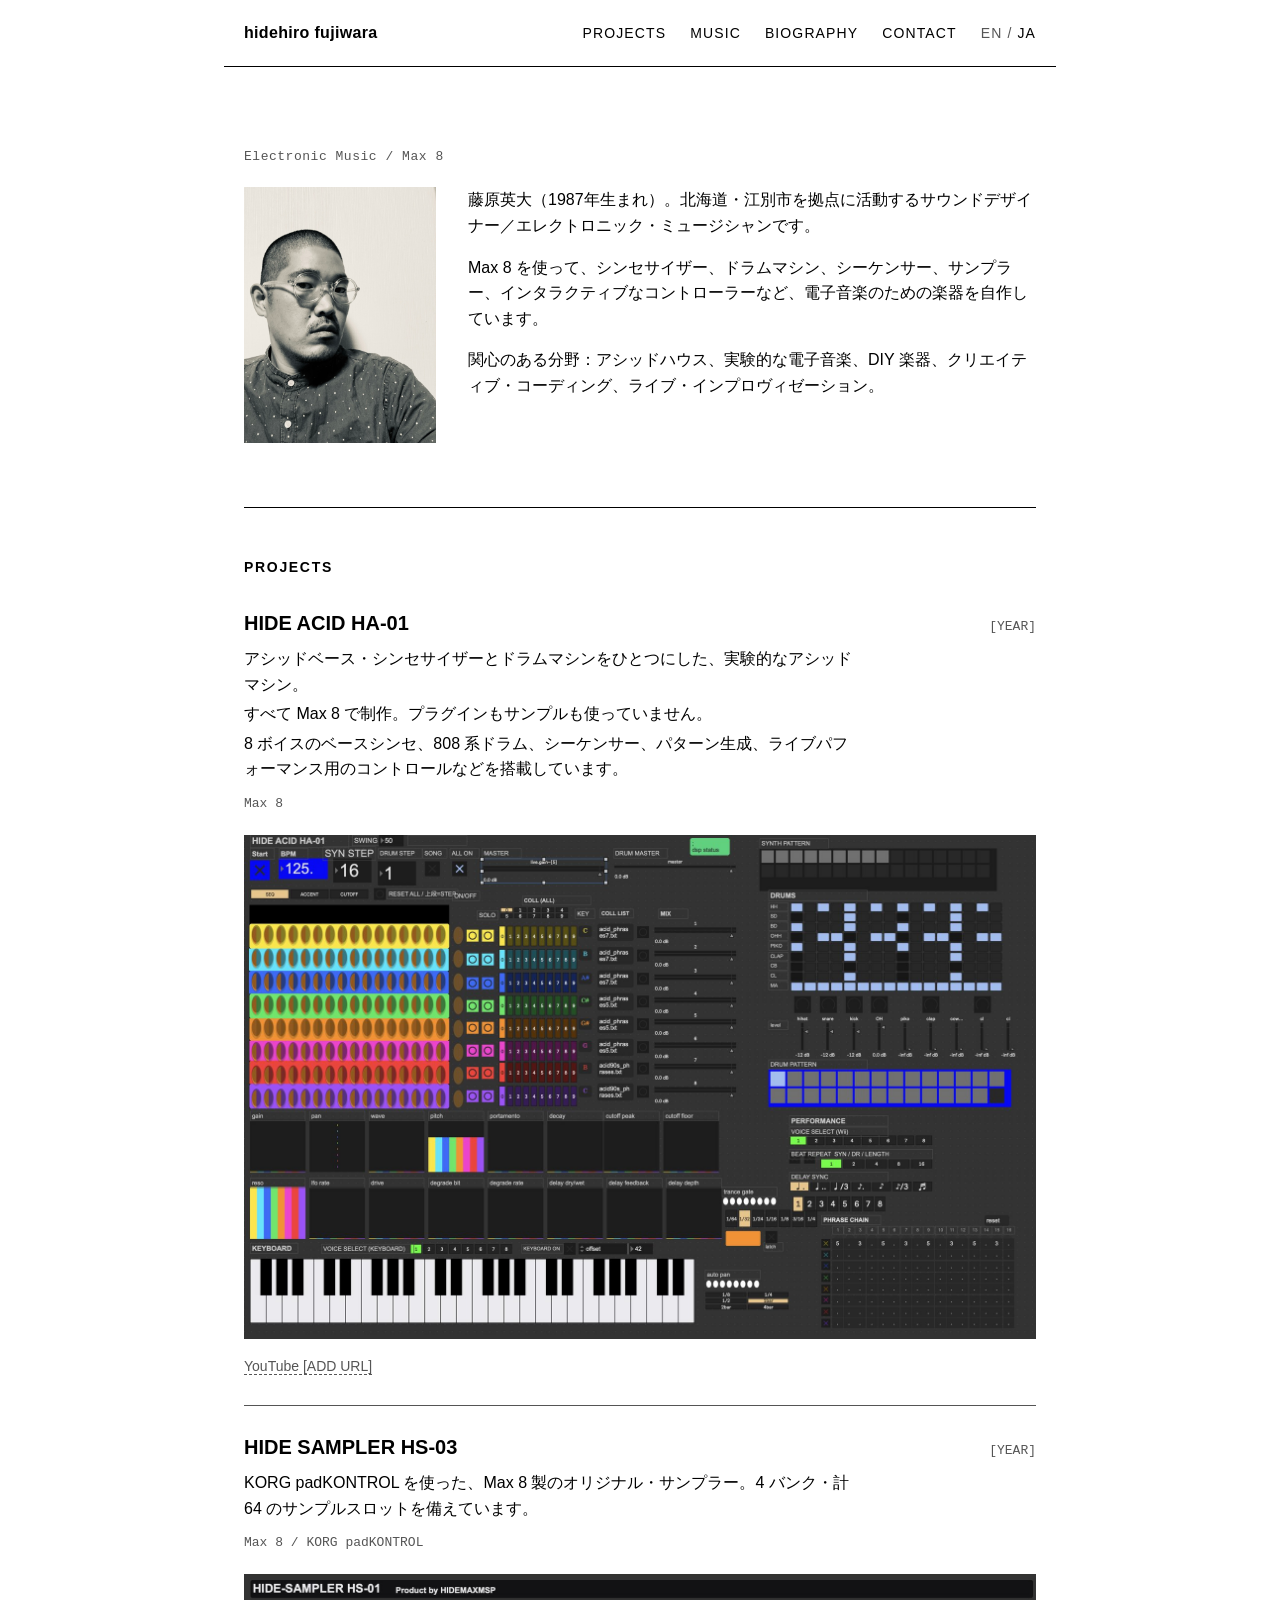
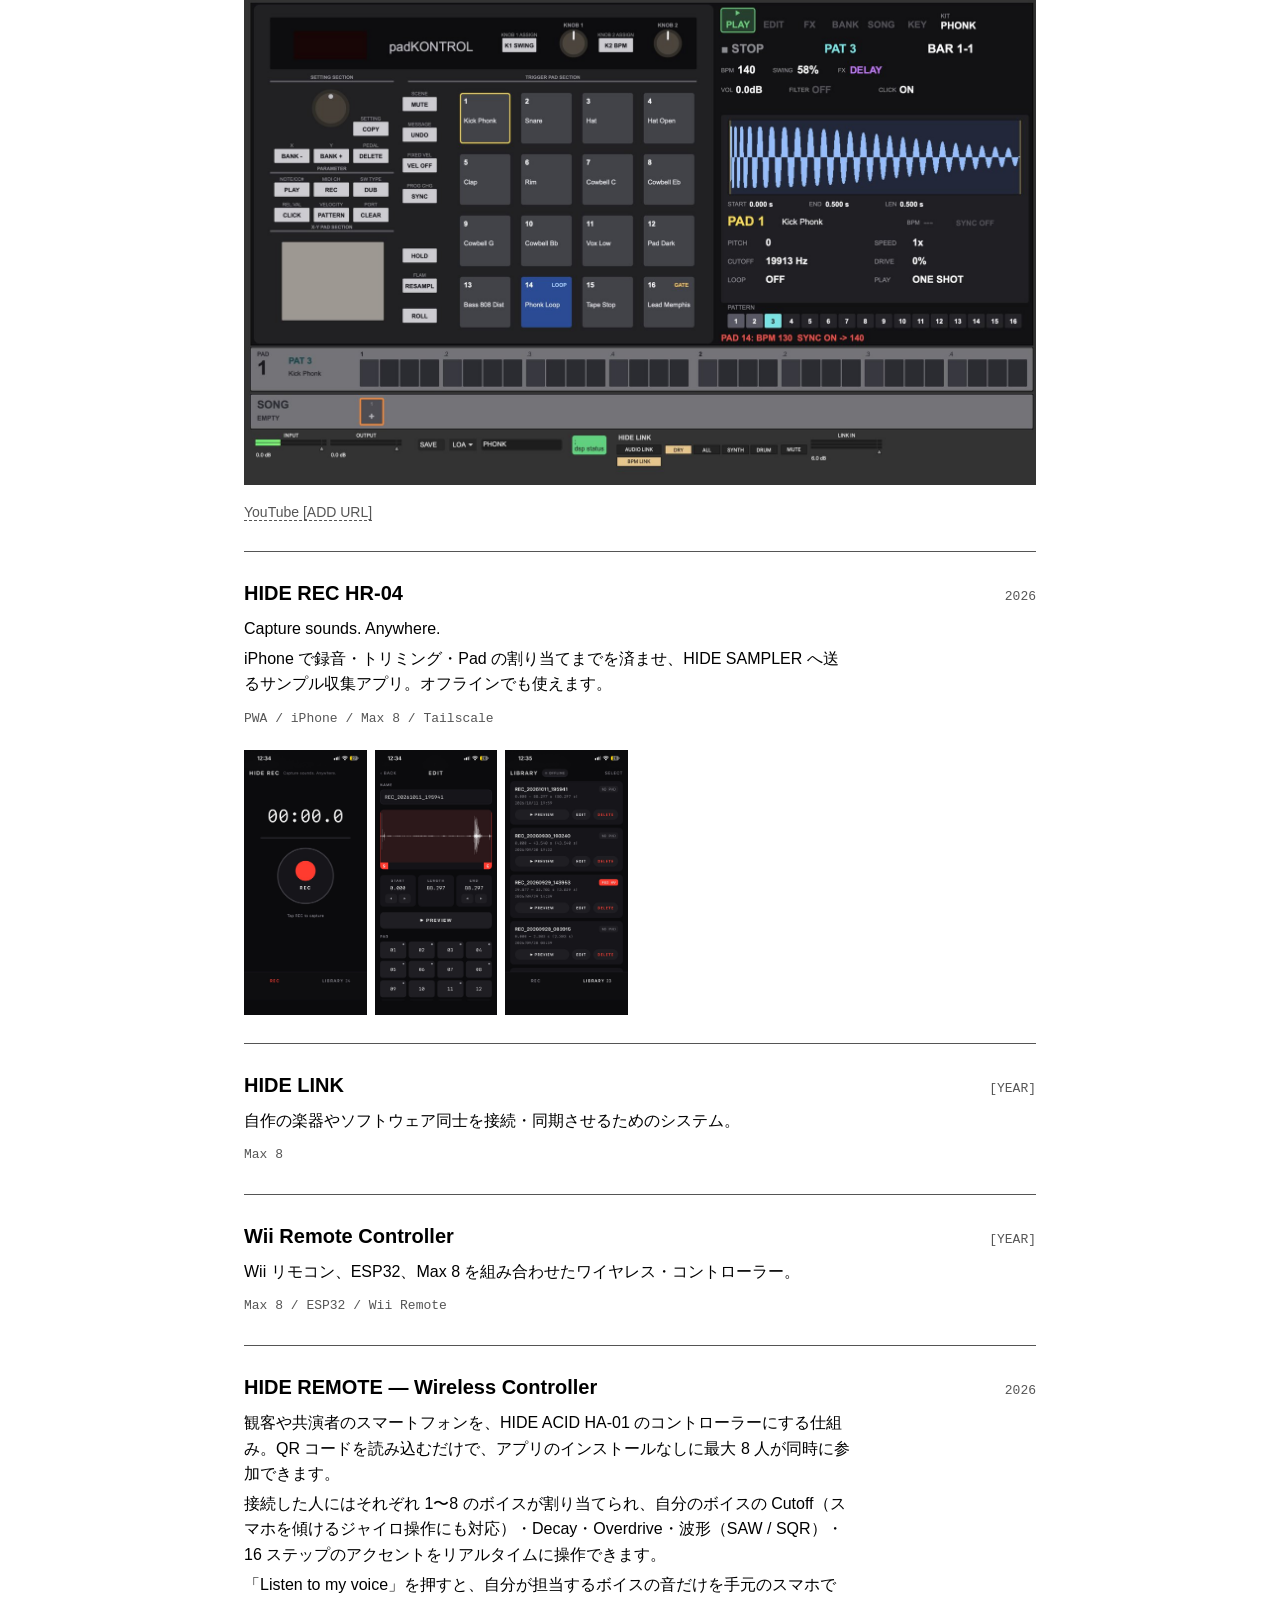
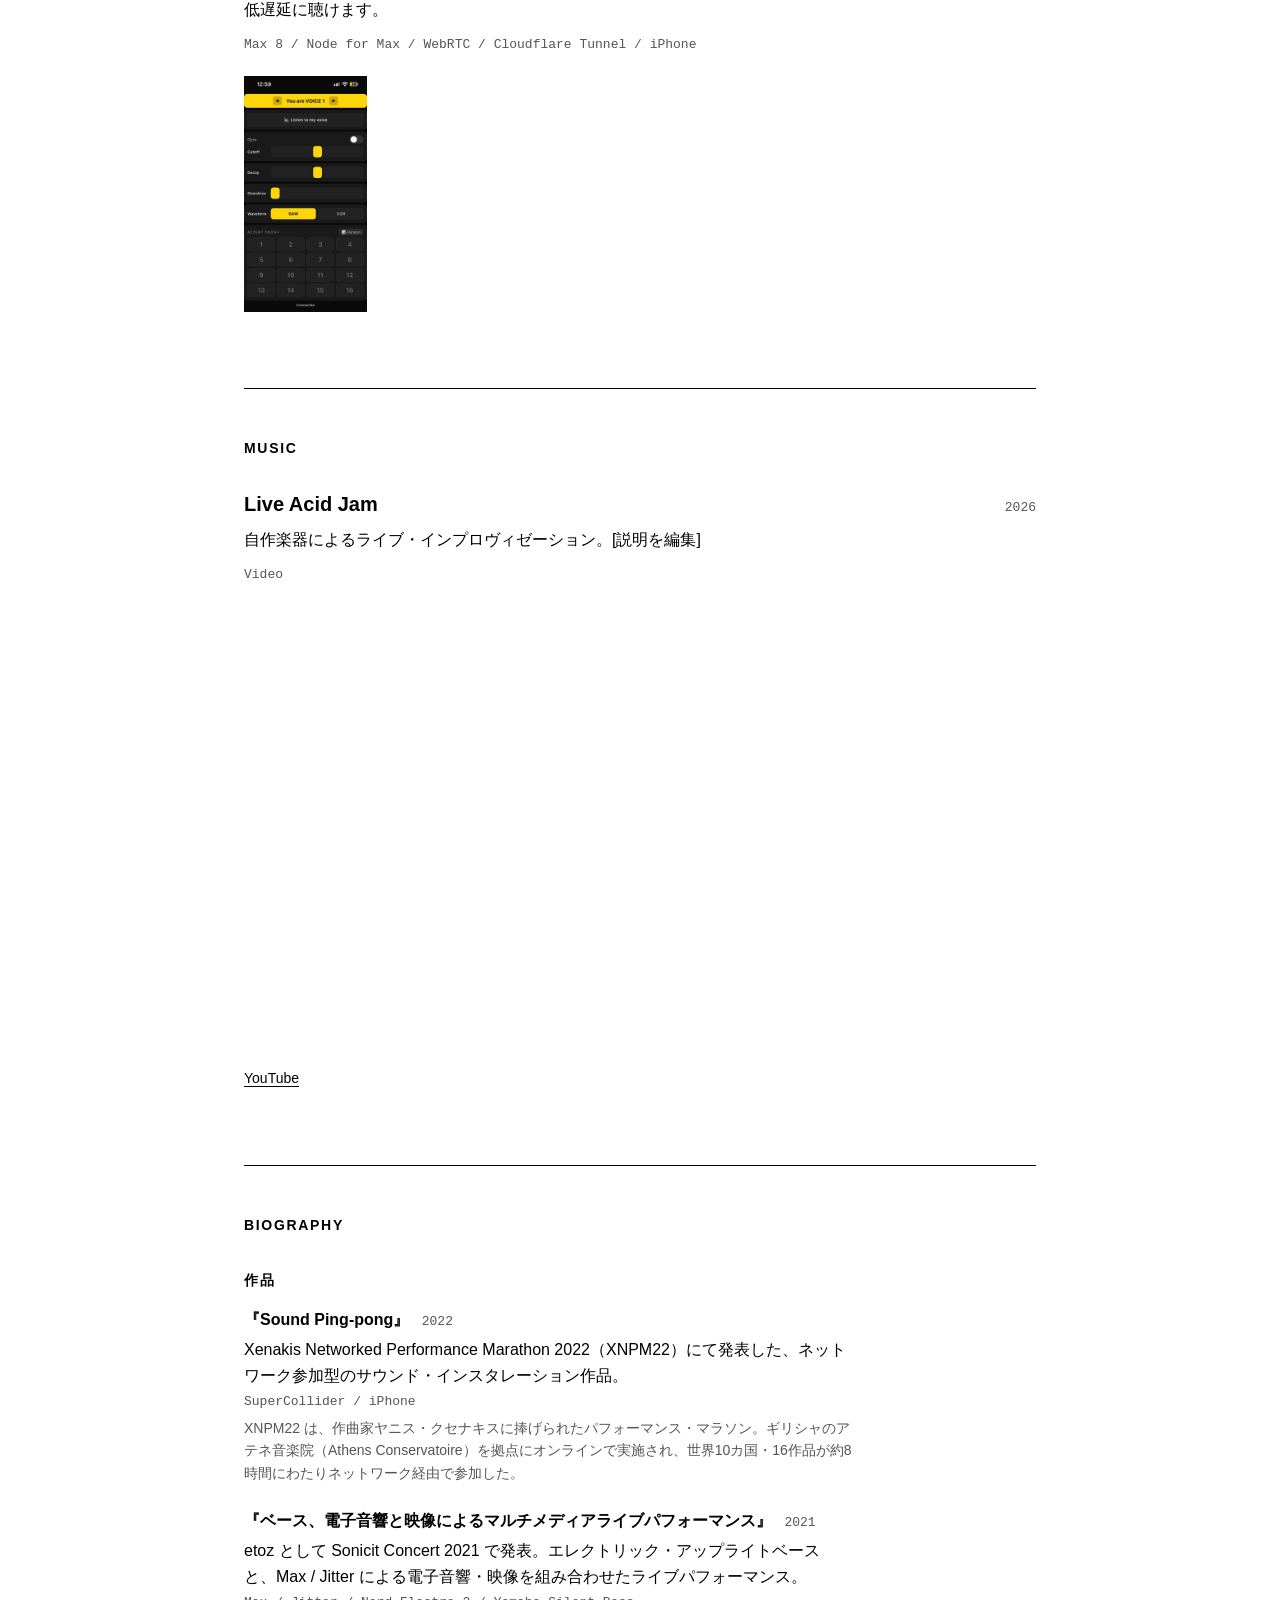
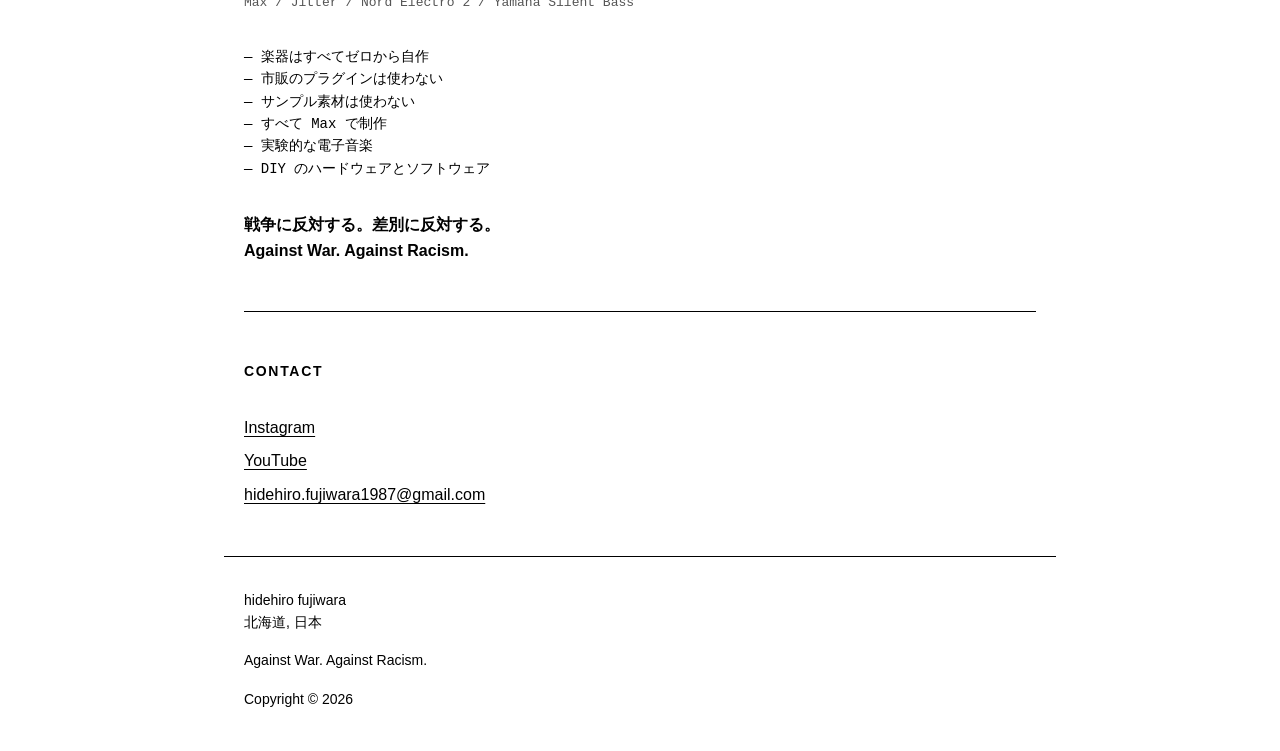
==== ja/index.html @ dbd0da93 "Describe HIDE REMOTE in detail Co-Authored-By: Claude Opus 5.5 <noreply@anthropic.com>" ====
<!DOCTYPE html>
<html lang="ja">
<head>
  <meta charset="utf-8">
  <meta name="viewport" content="width=device-width, initial-scale=1">
  <title>hidehiro fujiwara</title>
  <meta name="description" content="hidemaxmsp — 北海道を拠点に活動するエレクトロニック・ミュージシャン／サウンドデザイナー。Max 8 で自作楽器を制作しています。">
  <link rel="alternate" hreflang="en" href="../">
  <link rel="alternate" hreflang="ja" href="./">
  <link rel="stylesheet" href="../style.css">
</head>
<body>

  <a class="skip-link" href="#main">本文へスキップ</a>

  <!-- ============================================================
       HEADER
       ============================================================ -->
  <header class="site-header">
    <a class="site-name" href="#top">hidehiro fujiwara</a>
    <nav aria-label="メイン">
      <ul class="nav">
        <li><a href="#projects">PROJECTS</a></li>
        <li><a href="#music">MUSIC</a></li>
        <li><a href="#biography">BIOGRAPHY</a></li>
        <li><a href="#contact">CONTACT</a></li>
        <li class="lang"><a href="../index.html" hreflang="en" lang="en">EN</a> / <span aria-current="page">JA</span></li>
      </ul>
    </nav>
  </header>

  <main id="main">

    <!-- ============================================================
         INTRODUCTION
         ============================================================ -->
    <section class="intro" id="top" aria-labelledby="intro-title">
      <p class="kicker" lang="en">Electronic Music / Max 8</p>
      <h1 id="intro-title" class="visually-hidden">hidehiro fujiwara</h1>
      <div class="intro-bio">
        <figure class="profile">
          <img src="../assets/images/profile.jpg" alt="藤原英大のポートレート" width="1200" height="1597">
        </figure>
        <div class="intro-text">
          <p>藤原英大（1987年生まれ）。北海道・江別市を拠点に活動するサウンドデザイナー／エレクトロニック・ミュージシャンです。</p>
          <p>Max 8 を使って、シンセサイザー、ドラムマシン、シーケンサー、サンプラー、インタラクティブなコントローラーなど、電子音楽のための楽器を自作しています。</p>
          <p>関心のある分野：アシッドハウス、実験的な電子音楽、DIY 楽器、クリエイティブ・コーディング、ライブ・インプロヴィゼーション。</p>
        </div>
      </div>
    </section>


    <!-- ============================================================
         PROJECTS
         プロジェクトを追加するときは、<article class="entry"> ... </article>
         を1つコピーしてリストの一番上に貼り付け、中身を書き換えます。
         英語版（../index.html）にも同じものを追加してください。
         画像などのパスは ../ から始めてください:
           <img src="../assets/images/your-image.jpg" alt="説明" loading="lazy">
         ============================================================ -->
    <section class="section" id="projects" aria-labelledby="projects-title">
      <h2 id="projects-title">PROJECTS</h2>

      <div class="entries">

        <article class="entry">
          <header class="entry-head">
            <h3>HIDE ACID HA-01</h3>
            <span class="year">[YEAR]</span>
          </header>
          <p>アシッドベース・シンセサイザーとドラムマシンをひとつにした、実験的なアシッドマシン。</p>
          <p>すべて Max 8 で制作。プラグインもサンプルも使っていません。</p>
          <p>8 ボイスのベースシンセ、808 系ドラム、シーケンサー、パターン生成、ライブパフォーマンス用のコントロールなどを搭載しています。</p>
          <p class="tech">Max 8</p>
          <figure class="media">
            <img src="../assets/images/hide-acid.jpg" alt="Max で作った HIDE ACID HA-01 の画面。色分けされた 8 ボイスのシンセ・シーケンサー、ドラムパターン、シンセのパラメーター、鍵盤、フレーズチェーン" width="1600" height="1018" loading="lazy">
          </figure>
          <ul class="links">
            <li><a href="#" class="todo">YouTube [ADD URL]</a></li>
          </ul>
        </article>

        <article class="entry">
          <header class="entry-head">
            <h3>HIDE SAMPLER HS-03</h3>
            <span class="year">[YEAR]</span>
          </header>
          <p>KORG padKONTROL を使った、Max 8 製のオリジナル・サンプラー。4 バンク・計 64 のサンプルスロットを備えています。</p>
          <p class="tech">Max 8 / KORG padKONTROL</p>
          <figure class="media">
            <img src="../assets/images/hide-sampler.jpg" alt="Max で作った HIDE SAMPLER HS-03 の画面。16 個のトリガーパッド、波形表示、パッドのパラメーター、ステップシーケンサー" width="1600" height="1032" loading="lazy">
          </figure>
          <ul class="links">
            <li><a href="#" class="todo">YouTube [ADD URL]</a></li>
          </ul>
        </article>

        <article class="entry">
          <header class="entry-head">
            <h3>HIDE REC HR-04</h3>
            <span class="year">2026</span>
          </header>
          <p lang="en">Capture sounds. Anywhere.</p>
          <p>iPhone で録音・トリミング・Pad の割り当てまでを済ませ、HIDE SAMPLER へ送るサンプル収集アプリ。オフラインでも使えます。</p>
          <p class="tech">PWA / iPhone / Max 8 / Tailscale</p>
          <figure class="media media-row">
            <a class="zoom" href="../assets/images/hide-rec-rec-large.jpg"><img src="../assets/images/hide-rec-rec.jpg" alt="HIDE REC の録音画面。大きな REC ボタン" width="600" height="1298" loading="lazy"></a>
            <a class="zoom" href="../assets/images/hide-rec-edit-large.jpg"><img src="../assets/images/hide-rec-edit.jpg" alt="HIDE REC の編集画面。波形と START / END、プレビュー、Pad 01〜16 の割り当て" width="600" height="1298" loading="lazy"></a>
            <a class="zoom" href="../assets/images/hide-rec-library-large.jpg"><img src="../assets/images/hide-rec-library.jpg" alt="HIDE REC のライブラリ画面。録音したサンプルの一覧とプレビュー・編集・削除" width="600" height="1298" loading="lazy"></a>
          </figure>
        </article>

        <article class="entry">
          <header class="entry-head">
            <h3>HIDE LINK</h3>
            <span class="year">[YEAR]</span>
          </header>
          <p>自作の楽器やソフトウェア同士を接続・同期させるためのシステム。</p>
          <p class="tech">Max 8</p>
        </article>

        <article class="entry">
          <header class="entry-head">
            <h3>Wii Remote Controller</h3>
            <span class="year">[YEAR]</span>
          </header>
          <p>Wii リモコン、ESP32、Max 8 を組み合わせたワイヤレス・コントローラー。</p>
          <p class="tech">Max 8 / ESP32 / Wii Remote</p>
        </article>

        <article class="entry">
          <header class="entry-head">
            <h3>HIDE REMOTE — Wireless Controller</h3>
            <span class="year">2026</span>
          </header>
          <p>観客や共演者のスマートフォンを、HIDE ACID HA-01 のコントローラーにする仕組み。QR コードを読み込むだけで、アプリのインストールなしに最大 8 人が同時に参加できます。</p>
          <p>接続した人にはそれぞれ 1〜8 のボイスが割り当てられ、自分のボイスの Cutoff（スマホを傾けるジャイロ操作にも対応）・Decay・Overdrive・波形（SAW / SQR）・16 ステップのアクセントをリアルタイムに操作できます。</p>
          <p>「Listen to my voice」を押すと、自分が担当するボイスの音だけを手元のスマホで低遅延に聴けます。</p>
          <p class="tech">Max 8 / Node for Max / WebRTC / Cloudflare Tunnel / iPhone</p>
          <figure class="media media-row">
            <a class="zoom" href="../assets/images/hide-remote-large.jpg"><img src="../assets/images/hide-remote.jpg" alt="iPhone で動く HIDE REMOTE のコントローラー画面。ボイス選択、Cutoff・Decay・Overdrive のスライダー、波形の切り替え、16 個のアクセントボタン" width="600" height="1156" loading="lazy"></a>
          </figure>
        </article>

      </div>
    </section>


    <!-- ============================================================
         MUSIC
         書き方は英語版（../index.html）のコメントと同じです。
         ローカルのファイルは ../assets/ から始まるパスにしてください。
         ============================================================ -->
    <section class="section" id="music" aria-labelledby="music-title">
      <h2 id="music-title">MUSIC</h2>

      <div class="entries">

        <article class="entry">
          <header class="entry-head">
            <h3>Live Acid Jam</h3>
            <span class="year">2026</span>
          </header>
          <p>自作楽器によるライブ・インプロヴィゼーション。[説明を編集]</p>
          <p class="tech">Video</p>
          <div class="video">
            <iframe src="https://www.youtube-nocookie.com/embed/jfkRRIvc6z0"
                    title="Live Acid Jam in Max 8 #01 — Aug 30, 2026" loading="lazy"
                    allow="accelerometer; clipboard-write; encrypted-media; gyroscope; picture-in-picture; web-share"
                    referrerpolicy="strict-origin-when-cross-origin" allowfullscreen></iframe>
          </div>
          <ul class="links">
            <li><a href="https://www.youtube.com/watch?v=jfkRRIvc6z0">YouTube</a></li>
          </ul>
        </article>

      </div>
    </section>


    <!-- ============================================================
         BIOGRAPHY
         ============================================================ -->
    <section class="section" id="biography" aria-labelledby="biography-title">
      <h2 id="biography-title">BIOGRAPHY</h2>
      <div class="prose">
        <!-- 作品：追加するときは <div class="work"> ... </div> を1つコピーして書き換える -->
        <h3 class="prose-head">作品</h3>
        <div class="work">
          <p class="work-title">『Sound Ping-pong』 <span class="year">2022</span></p>
          <p>Xenakis Networked Performance Marathon 2022（XNPM22）にて発表した、ネットワーク参加型のサウンド・インスタレーション作品。</p>
          <p class="tech">SuperCollider / iPhone</p>
          <p class="note">XNPM22 は、作曲家ヤニス・クセナキスに捧げられたパフォーマンス・マラソン。ギリシャのアテネ音楽院（Athens Conservatoire）を拠点にオンラインで実施され、世界10カ国・16作品が約8時間にわたりネットワーク経由で参加した。</p>
        </div>
        <div class="work">
          <p class="work-title">『ベース、電子音響と映像によるマルチメディアライブパフォーマンス』 <span class="year">2021</span></p>
          <p>etoz として Sonicit Concert 2021 で発表。エレクトリック・アップライトベースと、Max / Jitter による電子音響・映像を組み合わせたライブパフォーマンス。</p>
          <p class="tech">Max / Jitter / Nord Electro 2 / Yamaha Silent Bass</p>
        </div>

        <ul class="principles">
          <li>楽器はすべてゼロから自作</li>
          <li>市販のプラグインは使わない</li>
          <li>サンプル素材は使わない</li>
          <li>すべて Max で制作</li>
          <li>実験的な電子音楽</li>
          <li>DIY のハードウェアとソフトウェア</li>
        </ul>

        <p class="statement">戦争に反対する。差別に反対する。<br><span lang="en">Against War. Against Racism.</span></p>
      </div>
    </section>


    <!-- ============================================================
         CONTACT
         ============================================================ -->
    <section class="section" id="contact" aria-labelledby="contact-title">
      <h2 id="contact-title">CONTACT</h2>
      <ul class="contact">
        <li><a href="https://www.instagram.com/hidemaxmsp/">Instagram</a></li>
        <li><a href="https://www.youtube.com/channel/UCCr28Y4fW53cKzsZmv3AMxQ">YouTube</a></li>
        <li><a href="mailto:hidehiro.fujiwara1987@gmail.com">hidehiro.fujiwara1987@gmail.com</a></li>
      </ul>
    </section>

  </main>


  <!-- ============================================================
       FOOTER
       ============================================================ -->
  <footer class="site-footer">
    <p>hidehiro fujiwara<br>北海道, 日本</p>
    <p><span lang="en">Against War. Against Racism.</span></p>
    <p>Copyright &copy; <span id="year">2026</span></p>
  </footer>

  <script src="../script.js"></script>
</body>
</html>
---- style.css ----
/* ==============================================================
   hidemaxmsp — style.css
   Black and white. Typography only.
   ============================================================== */

/* ---------- Colors & type ---------- */
:root {
  --fg: #000;
  --bg: #fff;
  --muted: #555;
  --line: #000;

  --font: "Helvetica Neue", Helvetica, Arial, sans-serif;
  --mono: ui-monospace, "SFMono-Regular", Menlo, Consolas, monospace;

  --max: 52rem;
  --gutter: 1.25rem;
}

/* Dark mode: simply inverted, still black and white */
@media (prefers-color-scheme: dark) {
  :root {
    --fg: #fff;
    --bg: #000;
    --muted: #aaa;
    --line: #fff;
  }
}

/* Japanese page: add Japanese fonts after the Latin ones */
:lang(ja) {
  --font: "Helvetica Neue", Helvetica, Arial, "Hiragino Sans", "Hiragino Kaku Gothic ProN", "Noto Sans JP", Meiryo, sans-serif;
}

/* ---------- Base ---------- */
*,
*::before,
*::after {
  box-sizing: border-box;
}

html {
  scroll-behavior: auto;
  /* keep section titles from hiding under the fixed header */
  scroll-padding-top: 5rem;
  -webkit-text-size-adjust: 100%;
}

body {
  margin: 0;
  background: var(--bg);
  color: var(--fg);
  font-family: var(--font);
  font-size: 1rem;
  line-height: 1.6;
}

h1, h2, h3, p, ul, figure {
  margin: 0;
}

ul {
  padding: 0;
  list-style: none;
}

img,
video,
iframe {
  display: block;
  max-width: 100%;
}

a {
  color: inherit;
  text-decoration: underline;
  text-underline-offset: 0.2em;
  text-decoration-thickness: 1px;
}

a:hover {
  text-decoration-thickness: 2px;
}

a:focus-visible {
  outline: 2px solid var(--fg);
  outline-offset: 3px;
}

/* ---------- Skip link ---------- */
.skip-link {
  position: absolute;
  left: -9999px;
  top: 0;
  padding: 0.5rem 1rem;
  background: var(--fg);
  color: var(--bg);
}

.skip-link:focus {
  left: 0;
}

/* ---------- Layout ---------- */
.site-header,
main,
.site-footer {
  max-width: var(--max);
  margin: 0 auto;
  padding-left: var(--gutter);
  padding-right: var(--gutter);
}

/* ---------- Header ---------- */
.site-header {
  display: flex;
  flex-wrap: wrap;
  justify-content: space-between;
  align-items: baseline;
  gap: 0.75rem 2rem;
  padding-top: 1.25rem;
  padding-bottom: 1.25rem;
  border-bottom: 1px solid var(--line);

  /* always visible at the top while scrolling */
  position: sticky;
  top: 0;
  z-index: 10;
  background: var(--bg);
  /* extend the background to the full window width */
  box-shadow: 0 0 0 100vmax var(--bg);
  clip-path: inset(0 -100vmax);
}

.site-name {
  font-weight: 700;
  text-decoration: none;
  letter-spacing: 0.02em;
}

.nav {
  display: flex;
  flex-wrap: wrap;
  gap: 0.5rem 1.5rem;
  font-size: 0.875rem;
  letter-spacing: 0.08em;
}

.nav a {
  text-decoration: none;
}

.nav a:hover {
  text-decoration: underline;
}

/* Language switch (EN / JA) */
.nav .lang {
  color: var(--muted);
}

.nav .lang [aria-current] {
  color: var(--fg);
}

/* ---------- Intro ---------- */
.intro {
  padding: 5rem 0 4rem;
}

.intro h1 {
  font-size: clamp(1.75rem, 5vw, 3rem);
  line-height: 1.15;
  font-weight: 700;
  letter-spacing: -0.01em;
  margin-bottom: 1.5rem;
}

/* small label above the headline */
.kicker {
  font-family: var(--mono);
  font-size: 0.8125rem;
  letter-spacing: 0.04em;
  color: var(--muted);
  margin-bottom: 1.25rem;
}

/* Portrait + short bio, side by side (stacked on phones) */
.intro-bio {
  display: grid;
  grid-template-columns: 12rem 1fr;
  gap: 2rem;
  align-items: start;
}

.intro-bio .profile {
  margin: 0;
}

.intro-text p {
  max-width: 36rem;
}

.intro-text p + p {
  margin-top: 1rem;
}

/* Hidden from view, still read by screen readers and search engines */
.visually-hidden {
  position: absolute;
  width: 1px;
  height: 1px;
  margin: -1px;
  padding: 0;
  overflow: hidden;
  clip: rect(0 0 0 0);
  white-space: nowrap;
  border: 0;
}

/* ---------- Sections ---------- */
.section {
  padding: 3rem 0;
  border-top: 1px solid var(--line);
}

.section h2 {
  font-size: 0.875rem;
  font-weight: 700;
  letter-spacing: 0.12em;
  margin-bottom: 2rem;
}

/* ---------- Entries (projects / music) ---------- */
.entry {
  padding: 1.75rem 0;
  border-top: 1px solid var(--muted);
}

.entry:first-child {
  border-top: 0;
  padding-top: 0;
}

.entry-head {
  display: flex;
  justify-content: space-between;
  align-items: baseline;
  gap: 1rem;
  margin-bottom: 0.5rem;
}

.entry h3 {
  font-size: 1.25rem;
  font-weight: 700;
  line-height: 1.3;
}

.year,
.tech {
  font-family: var(--mono);
  font-size: 0.8125rem;
  color: var(--muted);
}

.year {
  flex-shrink: 0;
}

.entry p {
  max-width: 38rem;
}

.entry p + p {
  margin-top: 0.25rem;
}

.entry .tech {
  margin-top: 0.75rem;
}

/* Media */
.media,
.placeholder,
.video,
.entry video,
.entry audio {
  margin-top: 1.25rem;
}

.media img,
.entry video {
  width: 100%;
  height: auto;
}

.entry audio {
  width: 100%;
}

.video {
  position: relative;
  aspect-ratio: 16 / 9;
}

.video iframe {
  width: 100%;
  height: 100%;
  border: 0;
}

/* Several phone screenshots side by side */
.media-row {
  display: grid;
  grid-template-columns: repeat(3, 1fr);
  gap: 0.5rem;
  max-width: 24rem;
}

.media-row img {
  width: 100%;
  height: auto;
}

/* Click-to-enlarge images (see script.js) */
.zoom {
  display: block;
  cursor: zoom-in;
}

.lightbox {
  width: 100vw;
  height: 100vh;
  max-width: none;
  max-height: none;
  margin: 0;
  padding: 0;
  border: 0;
  background: transparent;
  cursor: zoom-out;
}

.lightbox[open] {
  display: flex;
  align-items: center;
  justify-content: center;
}

.lightbox::backdrop {
  background: rgba(0, 0, 0, 0.88);
}

.lightbox img {
  max-width: 92vw;
  max-height: 92vh;
  width: auto;
  height: auto;
}

.lightbox button {
  position: absolute;
  padding: 0.5rem 0.9rem;
  border: 0;
  background: transparent;
  color: #fff;
  font: 2rem/1 var(--font);
  cursor: pointer;
}

.lightbox .lb-close { top: 0.5rem; right: 0.5rem; }
.lightbox .lb-prev  { left: 0.25rem; top: 50%; transform: translateY(-50%); }
.lightbox .lb-next  { right: 0.25rem; top: 50%; transform: translateY(-50%); }
.lightbox .lb-prev,
.lightbox .lb-next  { font-size: 3.5rem; padding: 1rem; }
.lightbox.single .lb-prev,
.lightbox.single .lb-next { display: none; }

.lightbox button:focus-visible {
  outline: 2px solid #fff;
}

.media figcaption {
  margin-top: 0.5rem;
  font-size: 0.8125rem;
  color: var(--muted);
}

/* Placeholder box — delete these once you add your own media */
.placeholder {
  display: flex;
  align-items: center;
  justify-content: center;
  aspect-ratio: 16 / 9;
  padding: 1rem;
  border: 1px dashed var(--muted);
  font-family: var(--mono);
  font-size: 0.75rem;
  color: var(--muted);
  text-align: center;
  overflow-wrap: anywhere;
}

/* Links */
.links {
  display: flex;
  flex-wrap: wrap;
  gap: 0.5rem 1.25rem;
  margin-top: 1rem;
  font-size: 0.875rem;
}

/* Unfinished link — remove class="todo" once the URL is real */
.todo {
  color: var(--muted);
  text-decoration-style: dashed;
}

/* ---------- About ---------- */
.prose p {
  max-width: 38rem;
}

.prose p + p {
  margin-top: 1rem;
}

/* Profile photo */
.profile {
  max-width: 16rem;
  margin-bottom: 2rem;
}

.profile img {
  width: 100%;
  height: auto;
}

/* Works (inside ABOUT) */
.prose-head {
  font-size: 0.875rem;
  font-weight: 700;
  letter-spacing: 0.12em;
  margin: 2.5rem 0 1rem;
}

.prose > .prose-head:first-child {
  margin-top: 0;
}

.work + .work {
  margin-top: 1.5rem;
}

.prose .work p + p {
  margin-top: 0.25rem;
}

.work-title {
  font-weight: 700;
}

.work-title .year {
  font-weight: 400;
  margin-left: 0.5rem;
}

.note {
  font-size: 0.875rem;
  color: var(--muted);
}

.principles {
  margin: 2rem 0;
  font-family: var(--mono);
  font-size: 0.875rem;
}

.principles li::before {
  content: "— ";
}

.statement {
  font-weight: 700;
}

/* ---------- Contact ---------- */
.contact li + li {
  margin-top: 0.5rem;
}

/* ---------- Footer ---------- */
.site-footer {
  padding-top: 2rem;
  padding-bottom: 3rem;
  border-top: 1px solid var(--line);
  font-size: 0.875rem;
}

.site-footer p + p {
  margin-top: 1rem;
}

/* ---------- Small screens ---------- */
@media (max-width: 40rem) {
  :root {
    --gutter: 1rem;
  }

  /* header wraps to two lines on phones */
  html {
    scroll-padding-top: 7rem;
  }

  .intro {
    padding: 3rem 0 2.5rem;
  }

  .intro-bio {
    grid-template-columns: 1fr;
    gap: 1.5rem;
  }

  .intro-bio .profile {
    max-width: 12rem;
  }

  .section {
    padding: 2.5rem 0;
  }
}
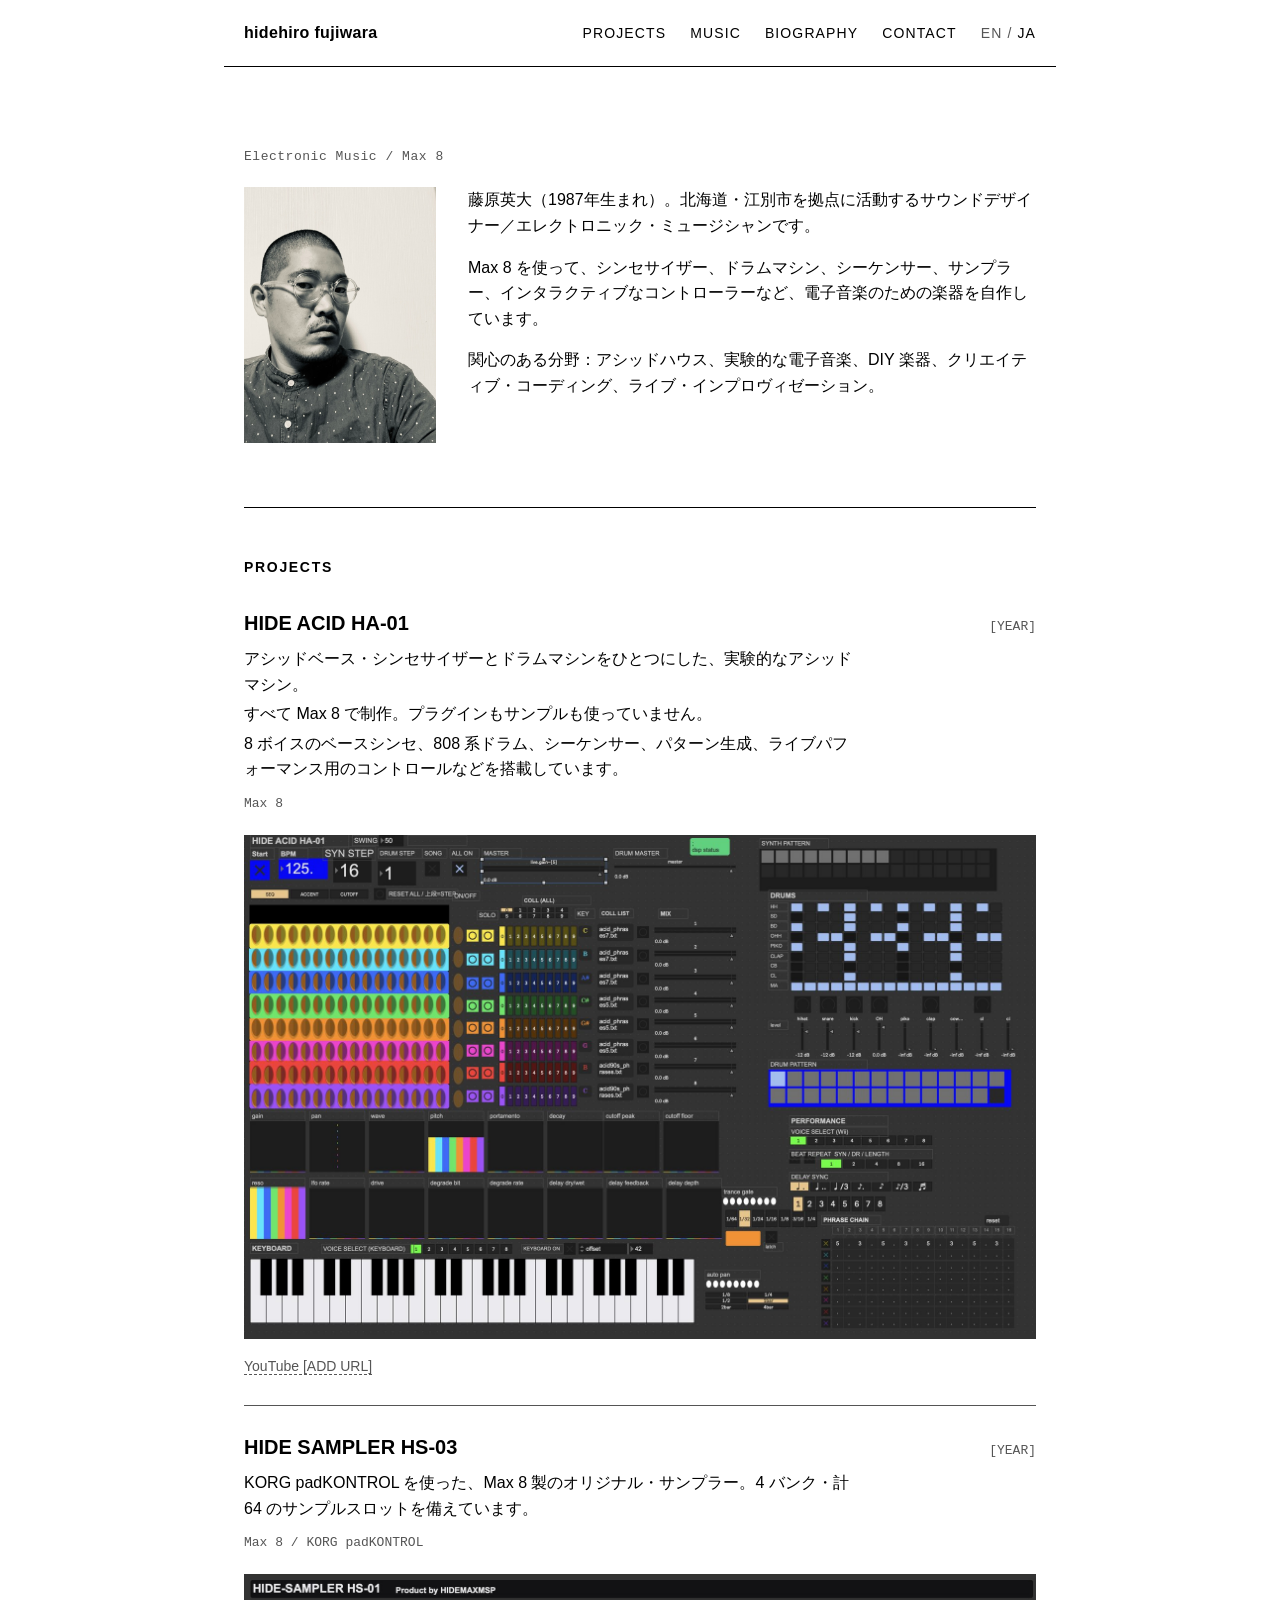
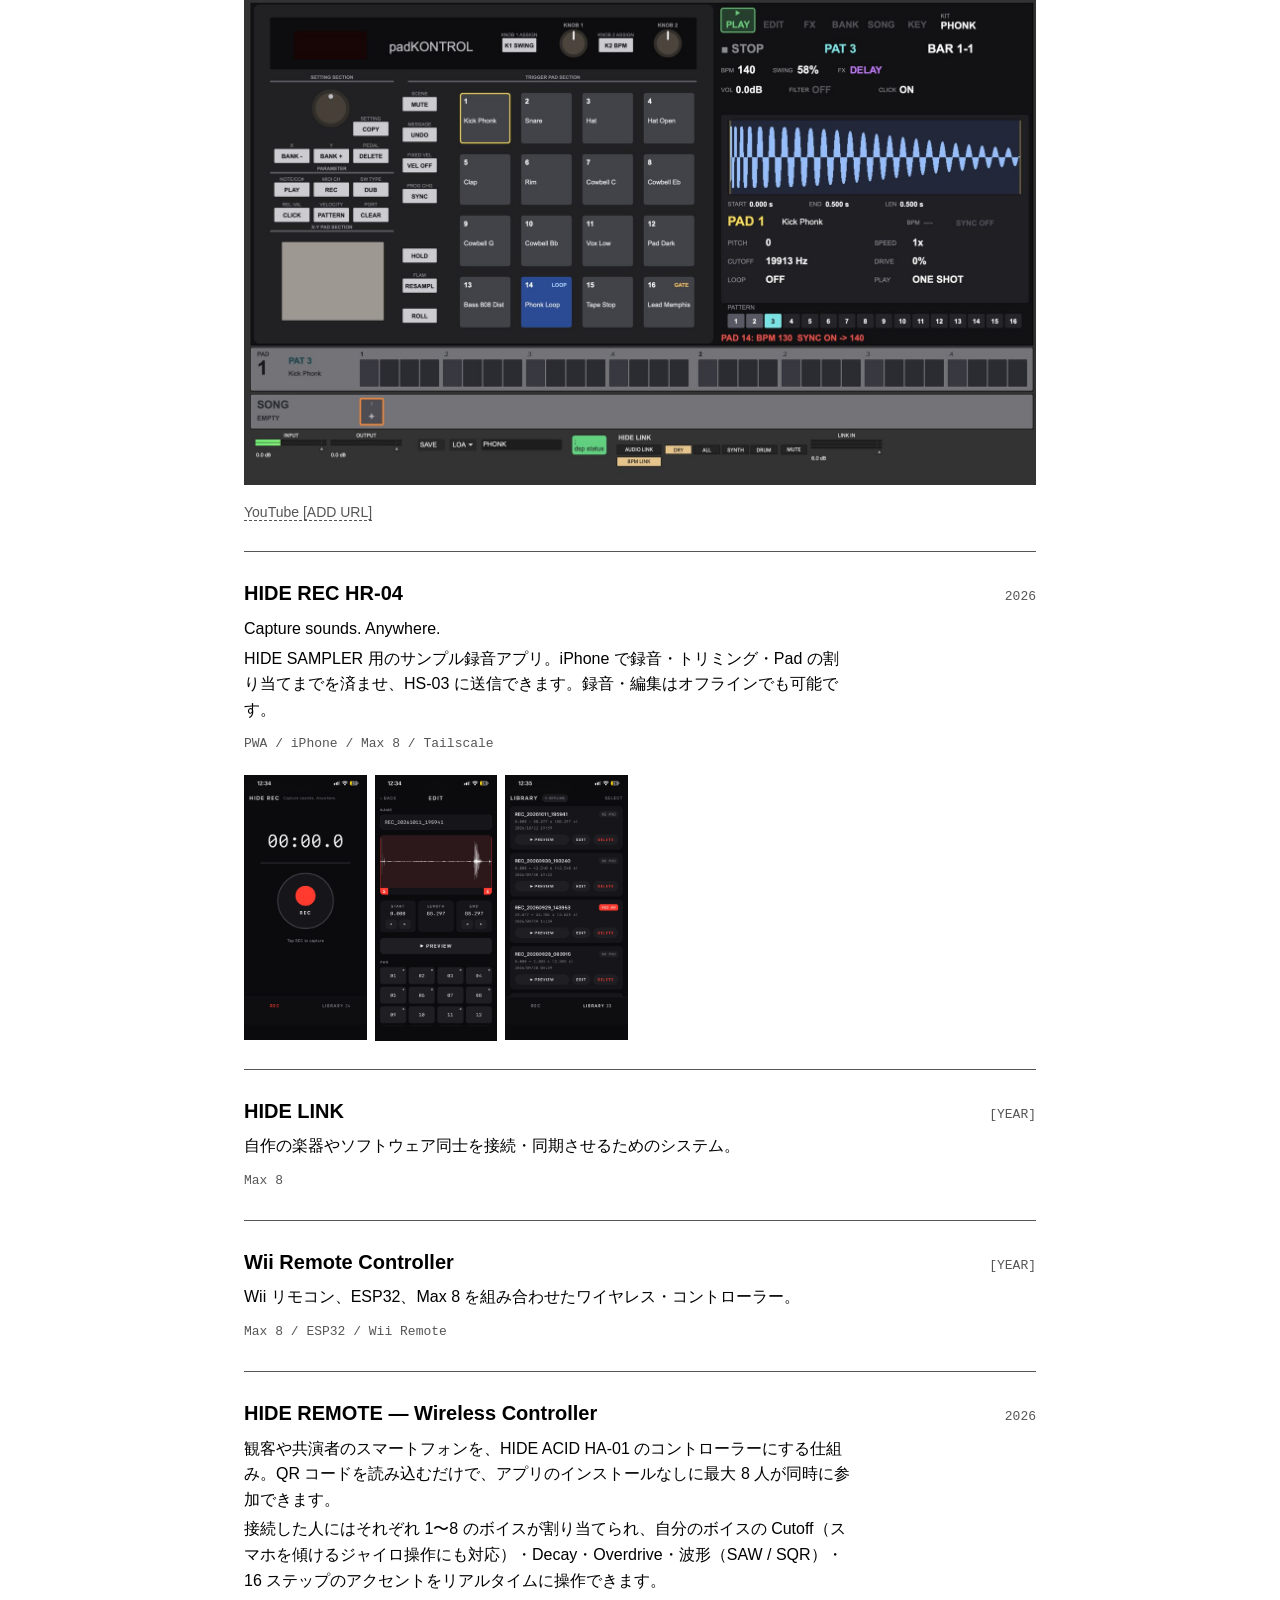
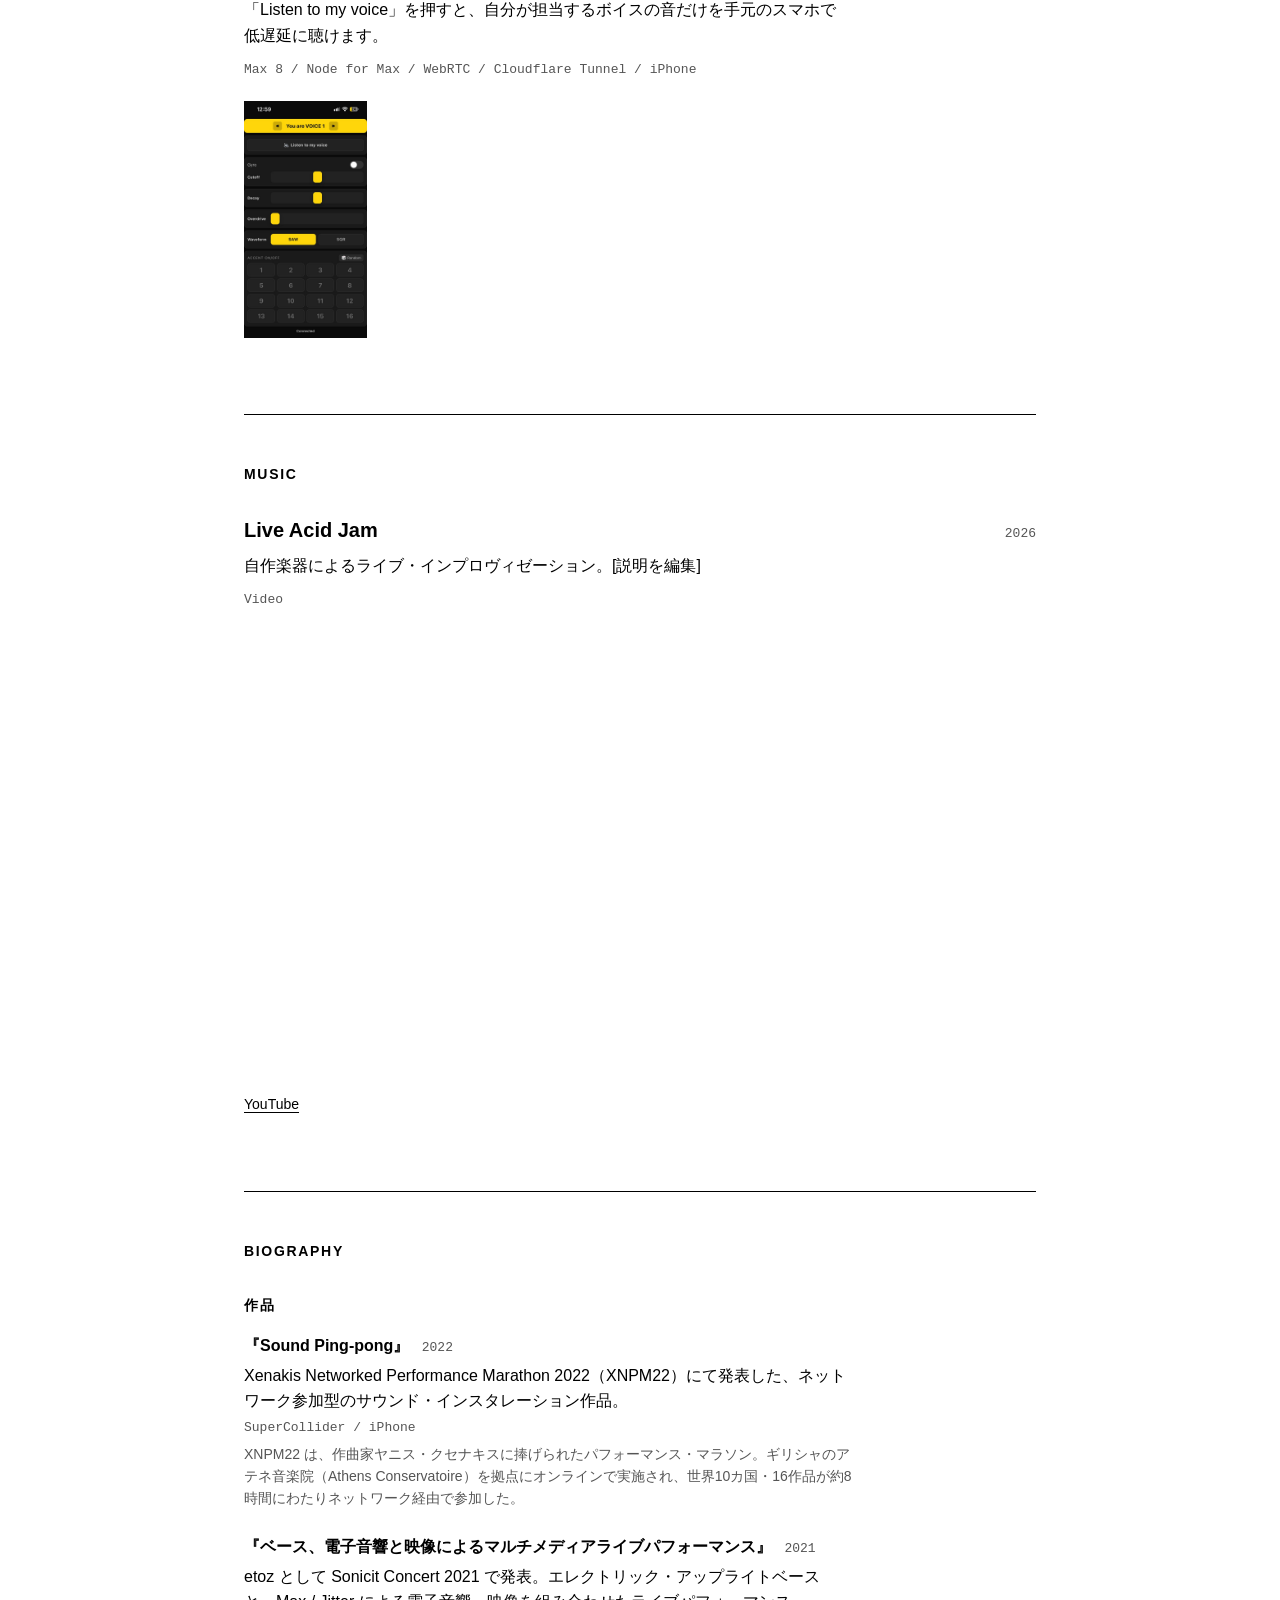
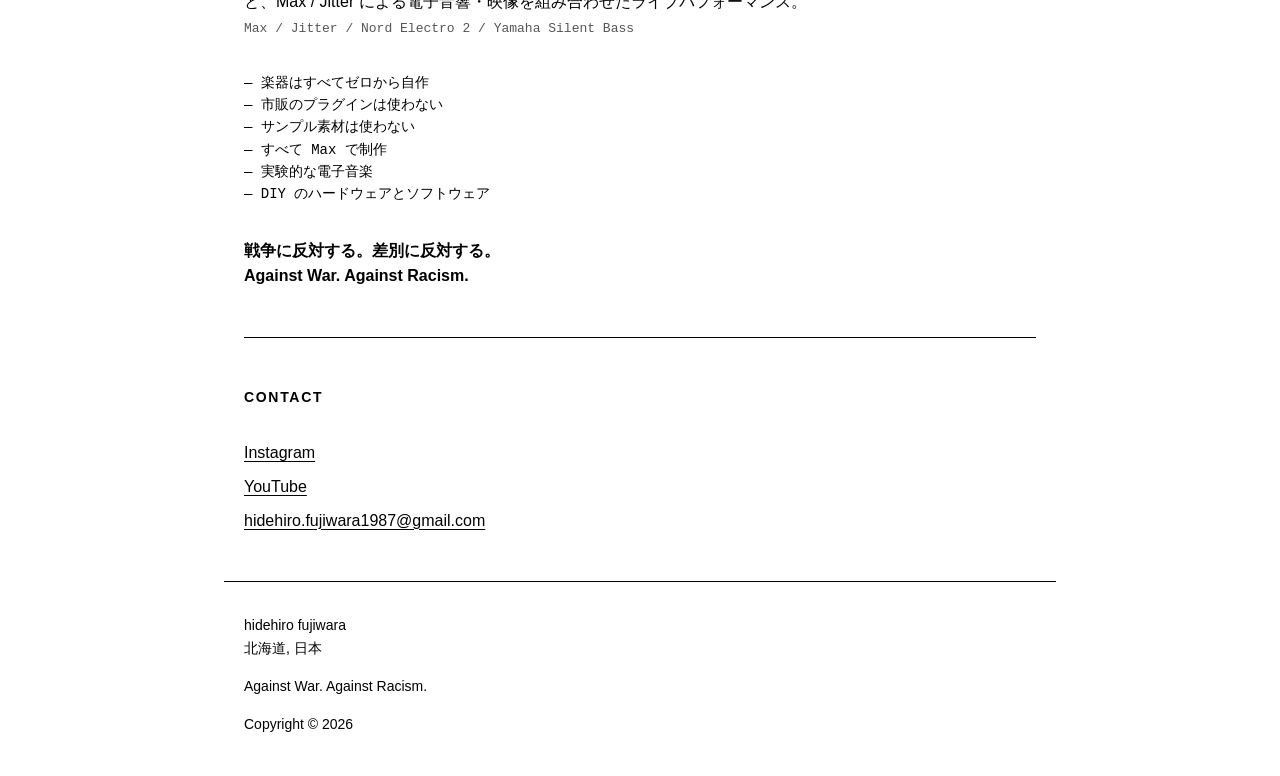
==== commit 82482311: "Update HIDE REC description Co-Authored-By: Claude Opus 5.5 <noreply@anthropic.com>" ====
--- a/ja/index.html
+++ b/ja/index.html
@@ -101,7 +101,7 @@
             <span class="year">2026</span>
           </header>
           <p lang="en">Capture sounds. Anywhere.</p>
-          <p>iPhone で録音・トリミング・Pad の割り当てまでを済ませ、HIDE SAMPLER へ送るサンプル収集アプリ。オフラインでも使えます。</p>
+          <p>HIDE SAMPLER 用のサンプル録音アプリ。iPhone で録音・トリミング・Pad の割り当てまでを済ませ、HS-03 に送信できます。録音・編集はオフラインでも可能です。</p>
           <p class="tech">PWA / iPhone / Max 8 / Tailscale</p>
           <figure class="media media-row">
             <a class="zoom" href="../assets/images/hide-rec-rec-large.jpg"><img src="../assets/images/hide-rec-rec.jpg" alt="HIDE REC の録音画面。大きな REC ボタン" width="600" height="1298" loading="lazy"></a>
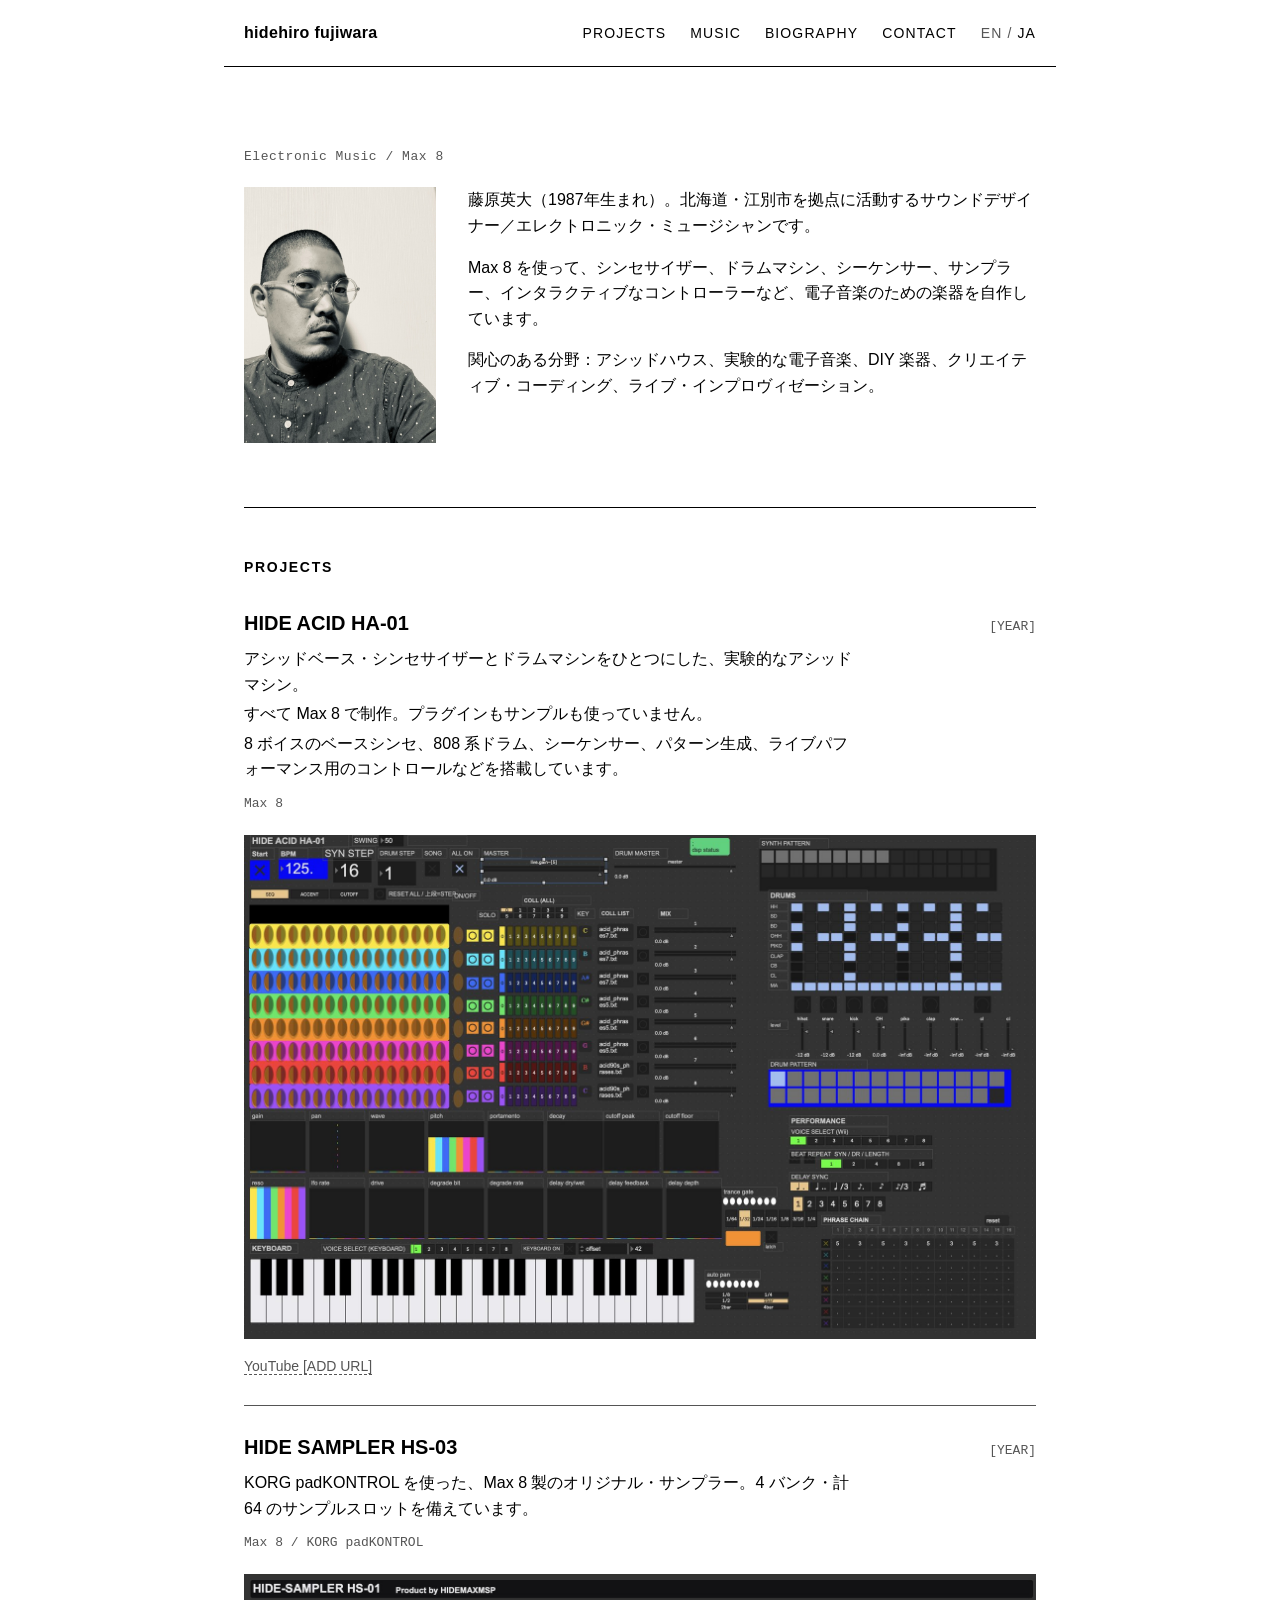
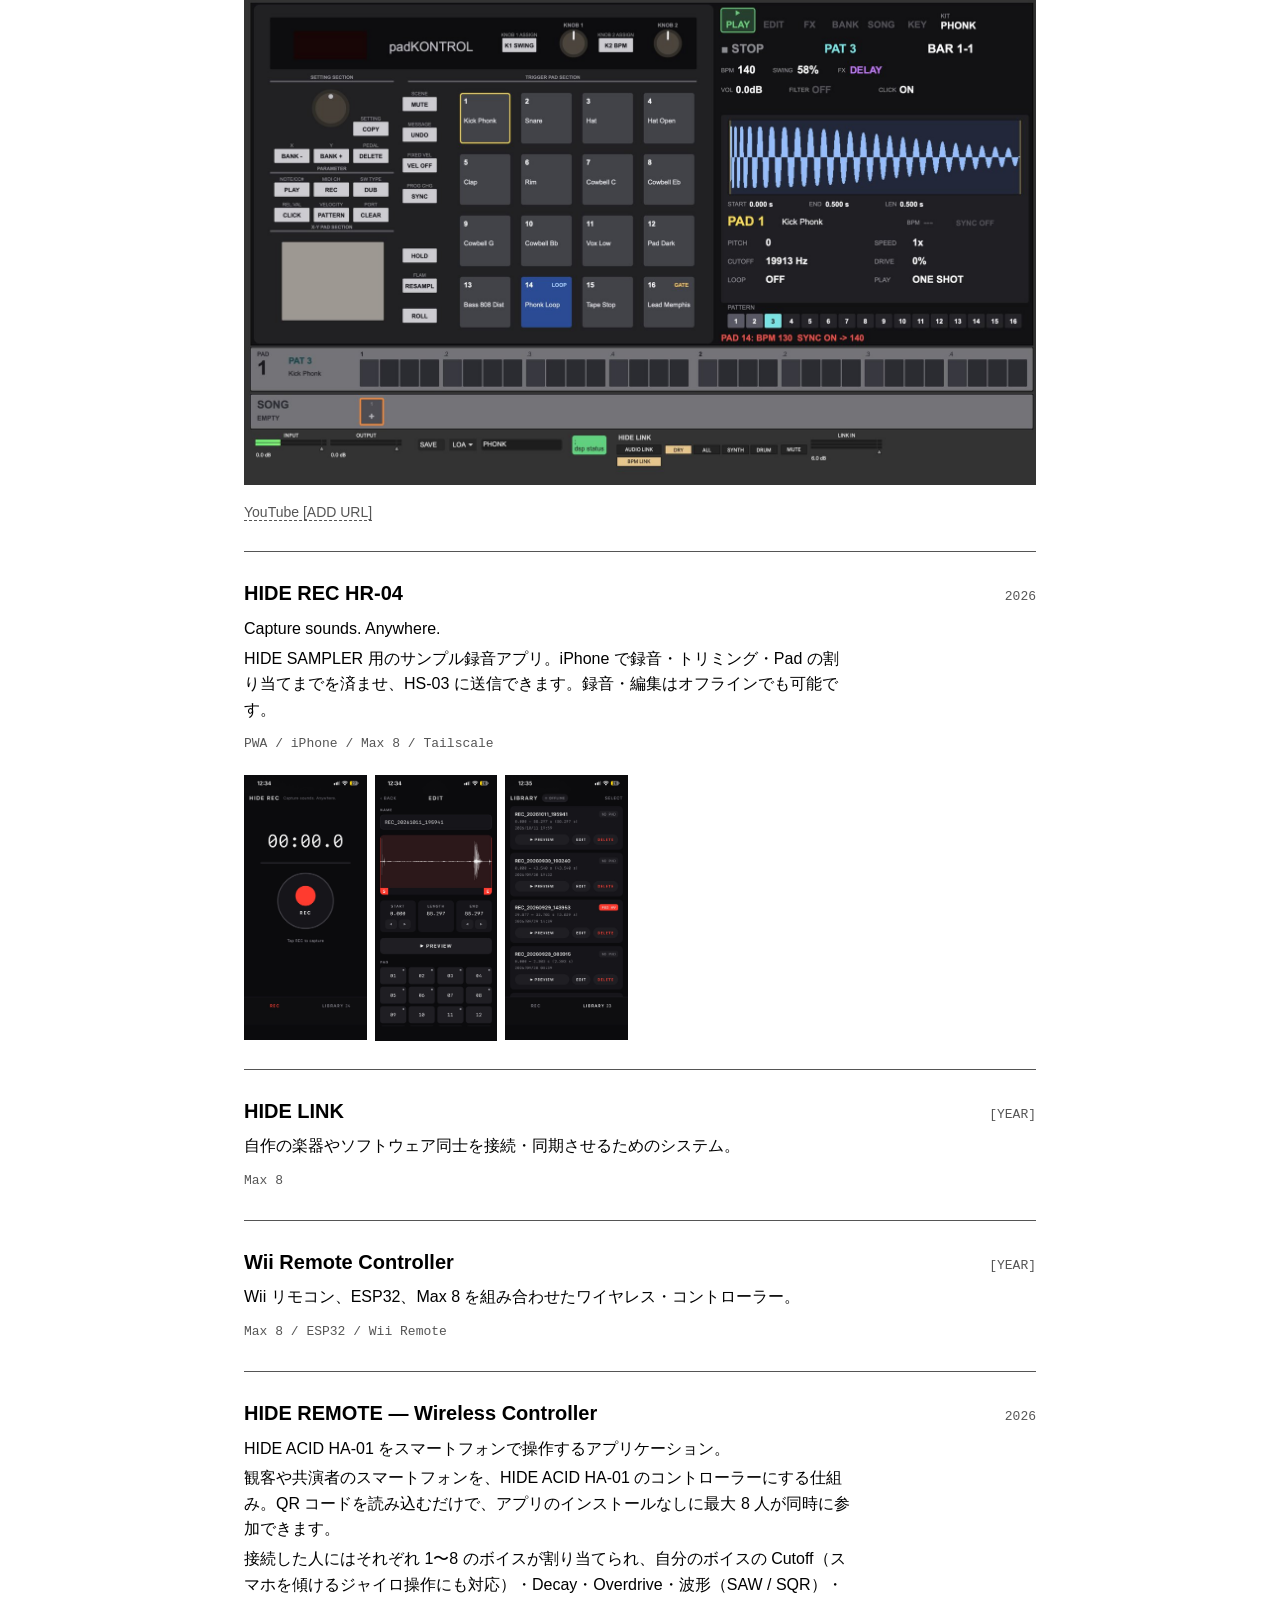
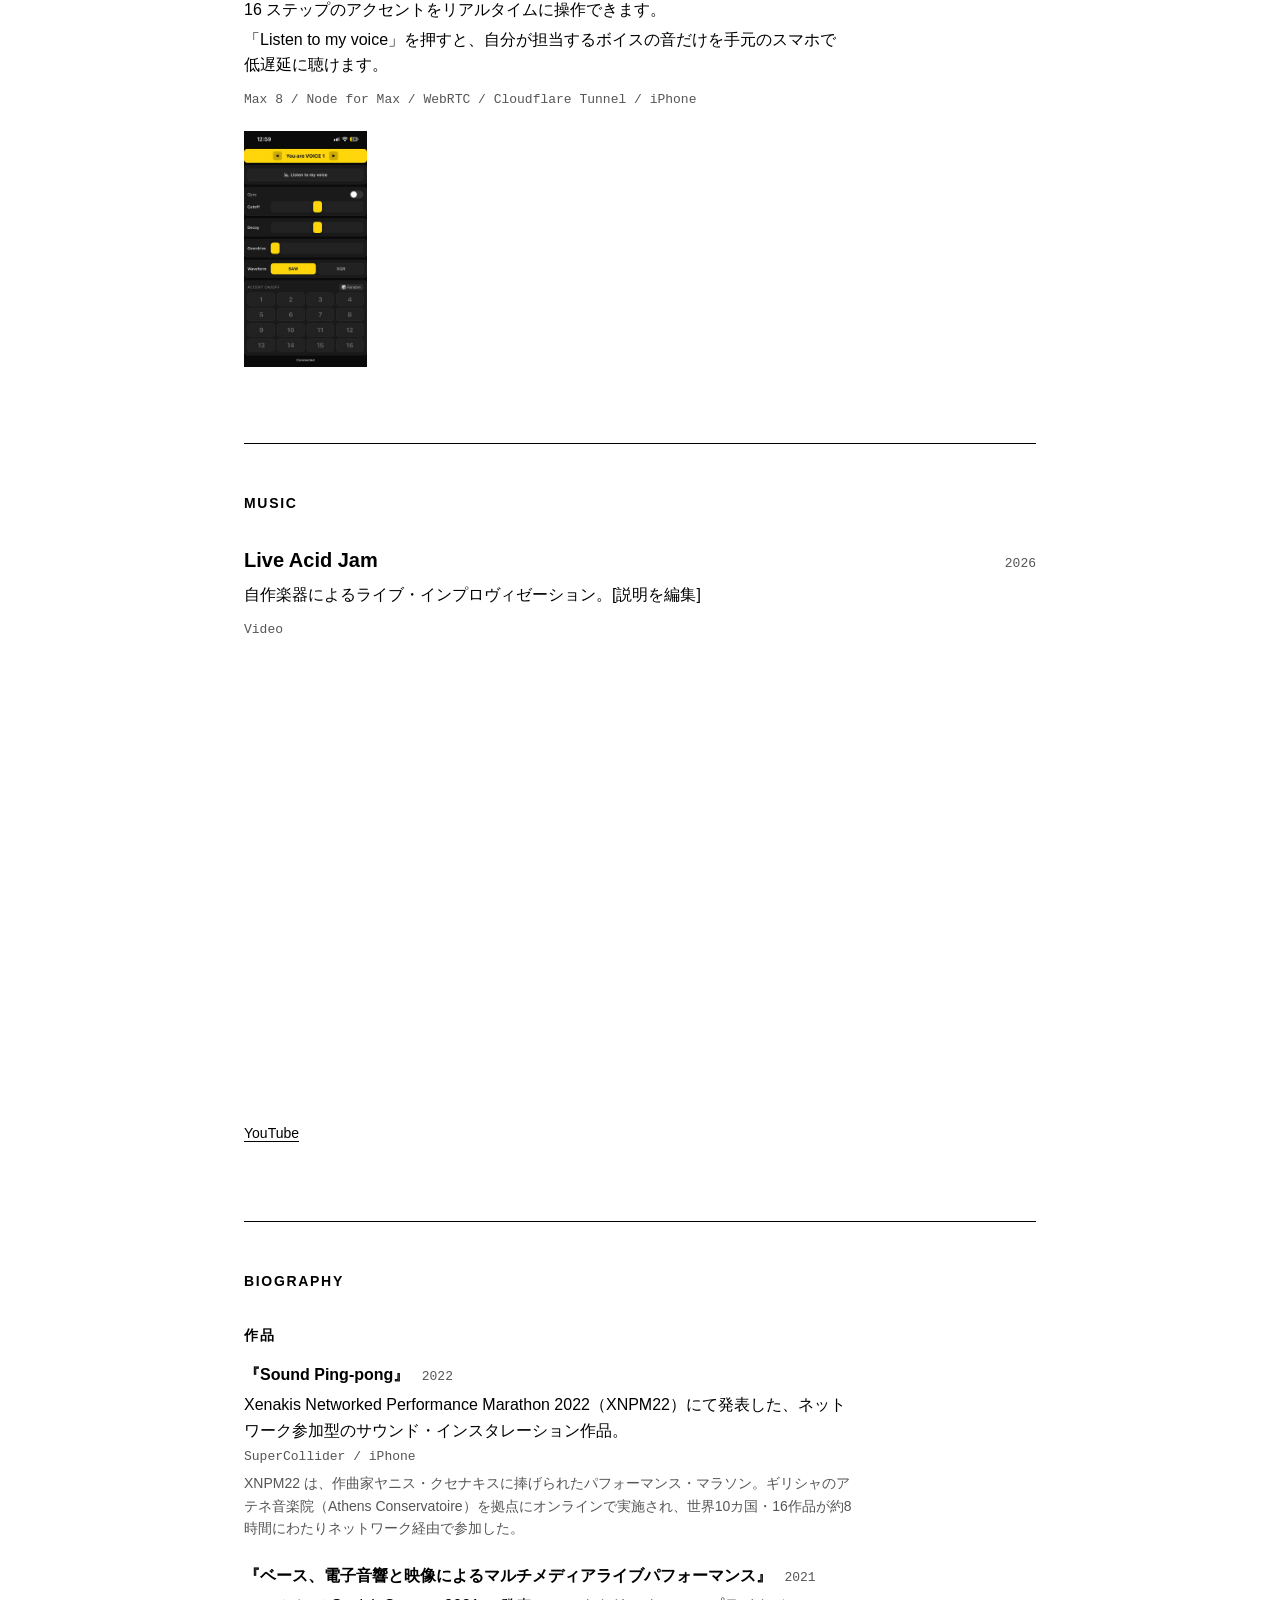
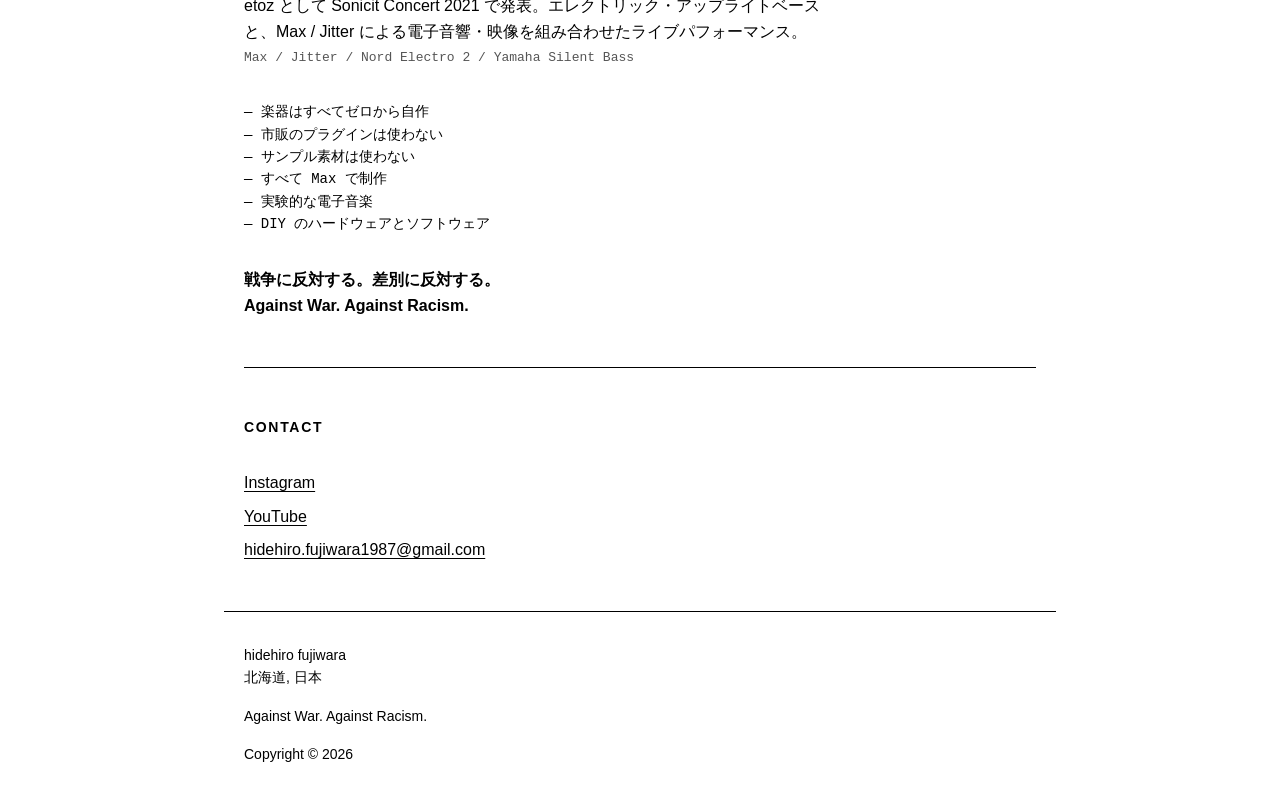
==== commit 18c738ff: "Add lead sentence to HIDE REMOTE Co-Authored-By: Claude Opus 5.5 <noreply@anthropic.com>" ====
--- a/ja/index.html
+++ b/ja/index.html
@@ -133,6 +133,7 @@
             <h3>HIDE REMOTE — Wireless Controller</h3>
             <span class="year">2026</span>
           </header>
+          <p>HIDE ACID HA-01 をスマートフォンで操作するアプリケーション。</p>
           <p>観客や共演者のスマートフォンを、HIDE ACID HA-01 のコントローラーにする仕組み。QR コードを読み込むだけで、アプリのインストールなしに最大 8 人が同時に参加できます。</p>
           <p>接続した人にはそれぞれ 1〜8 のボイスが割り当てられ、自分のボイスの Cutoff（スマホを傾けるジャイロ操作にも対応）・Decay・Overdrive・波形（SAW / SQR）・16 ステップのアクセントをリアルタイムに操作できます。</p>
           <p>「Listen to my voice」を押すと、自分が担当するボイスの音だけを手元のスマホで低遅延に聴けます。</p>
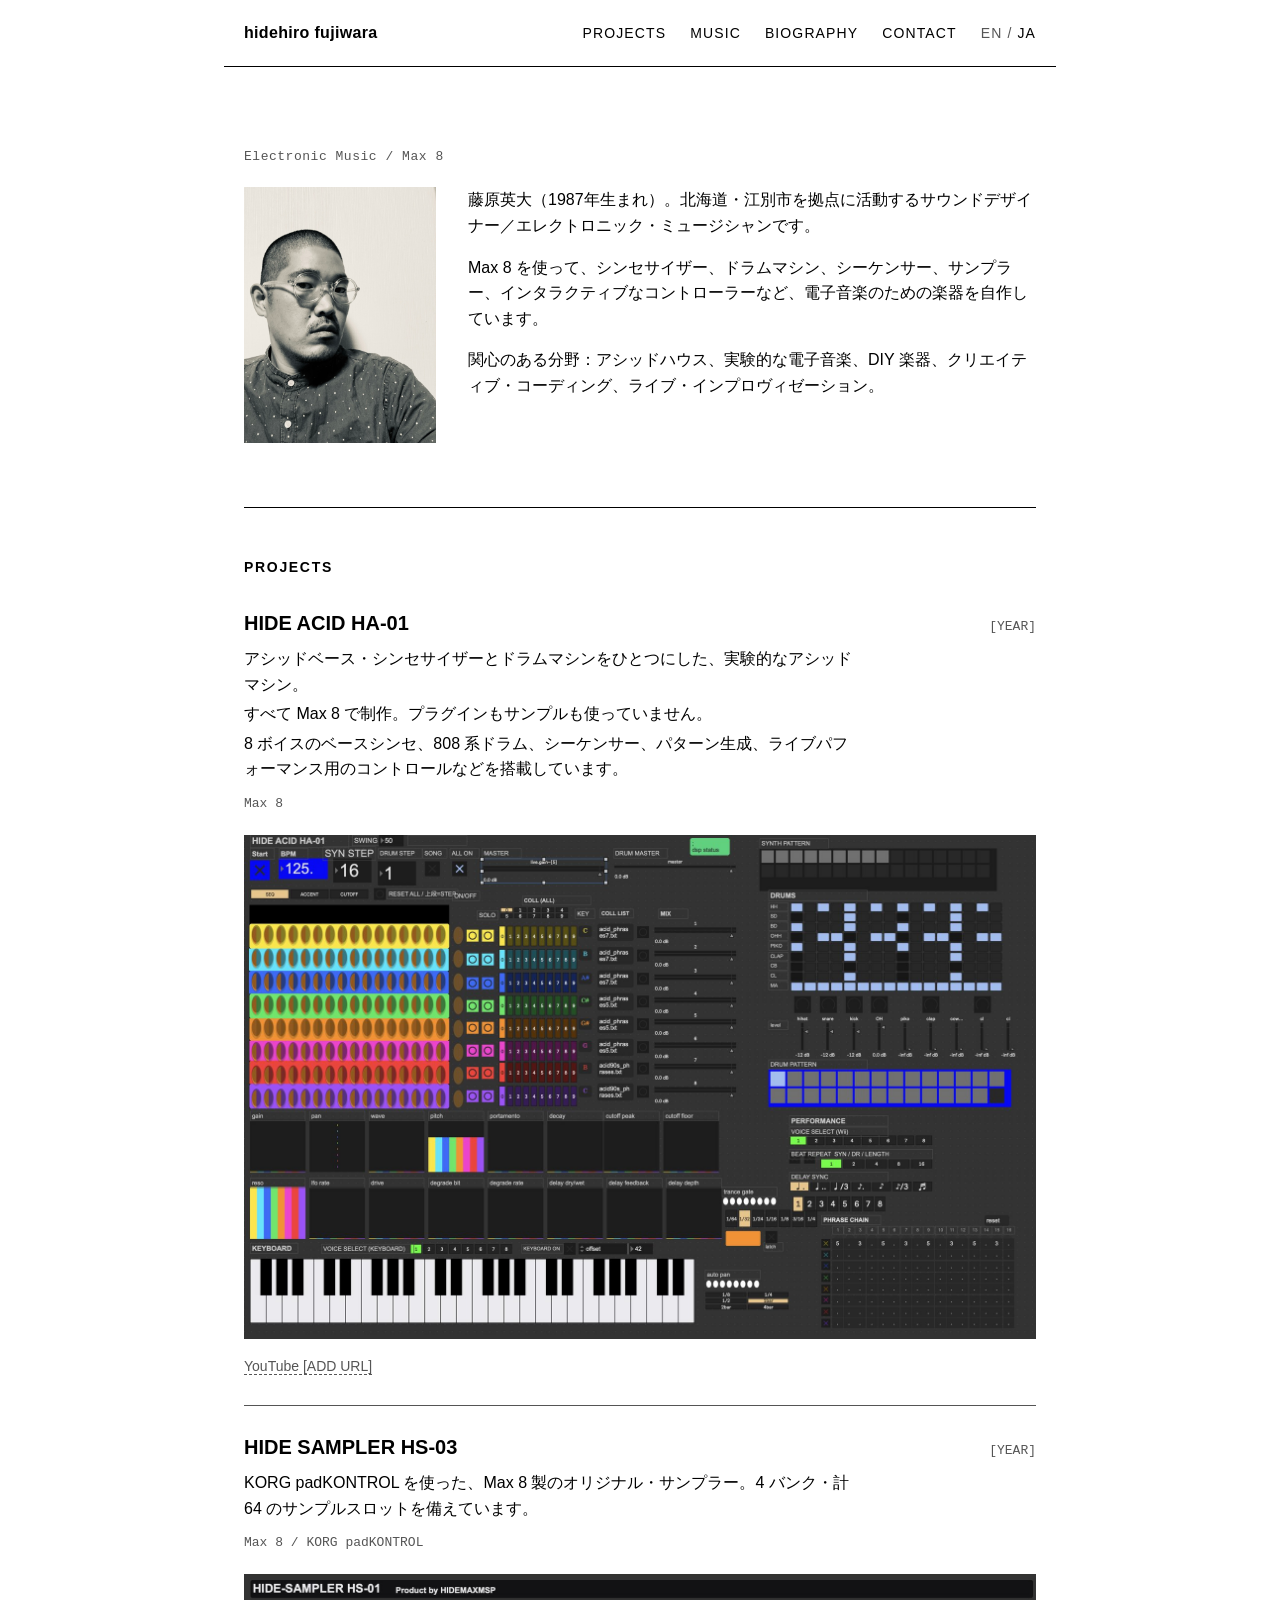
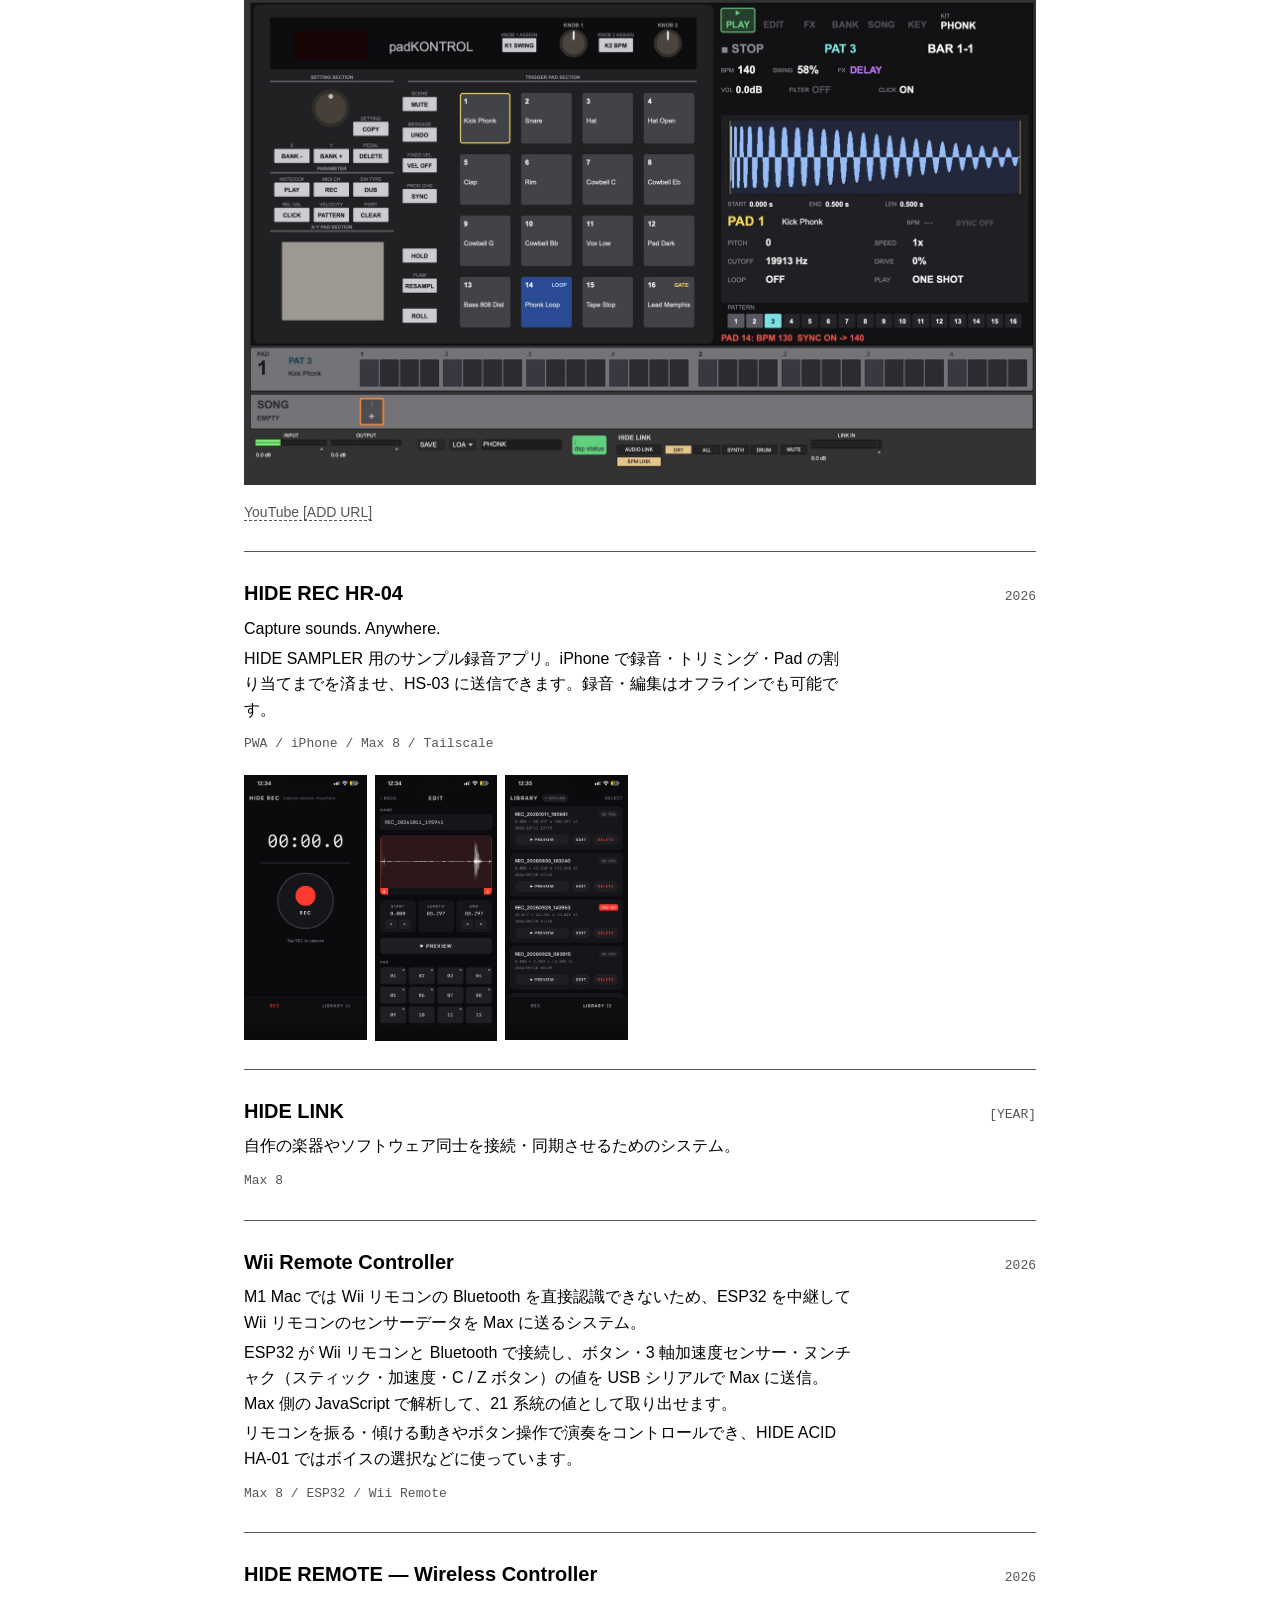
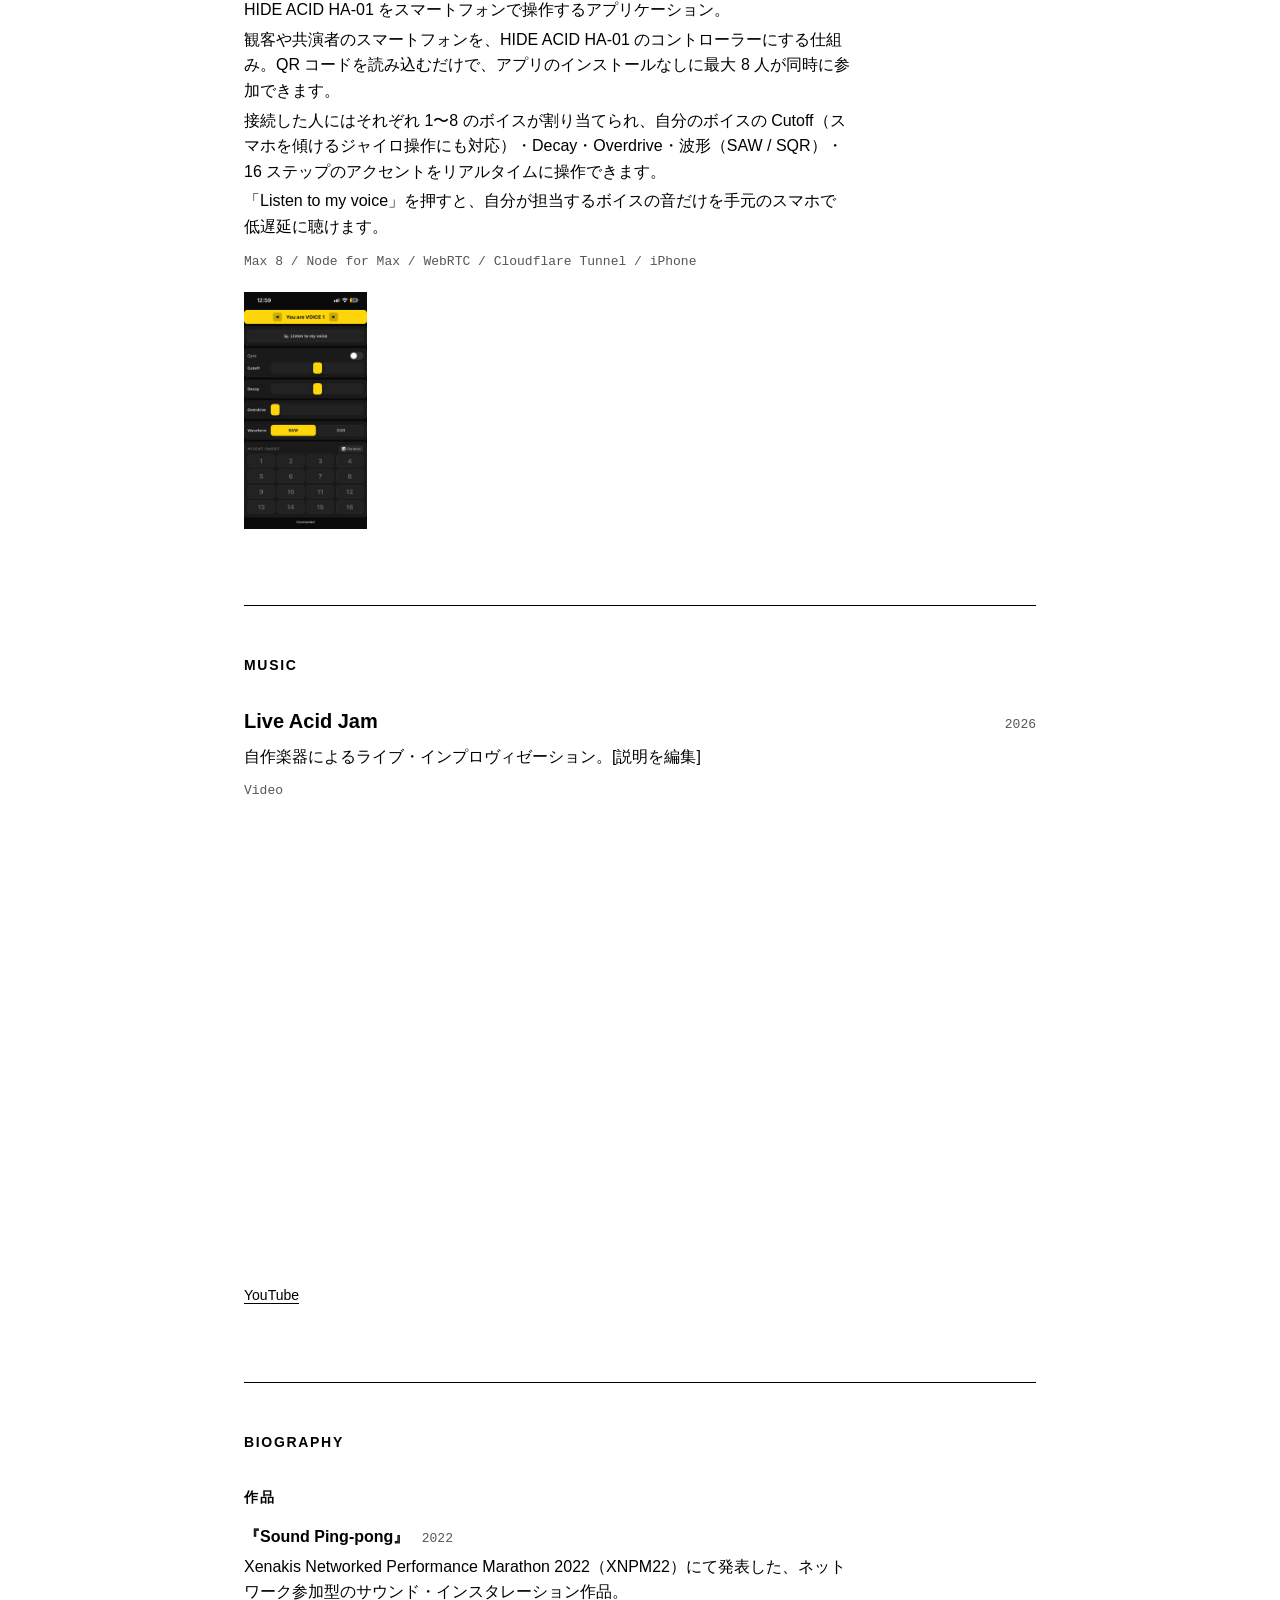
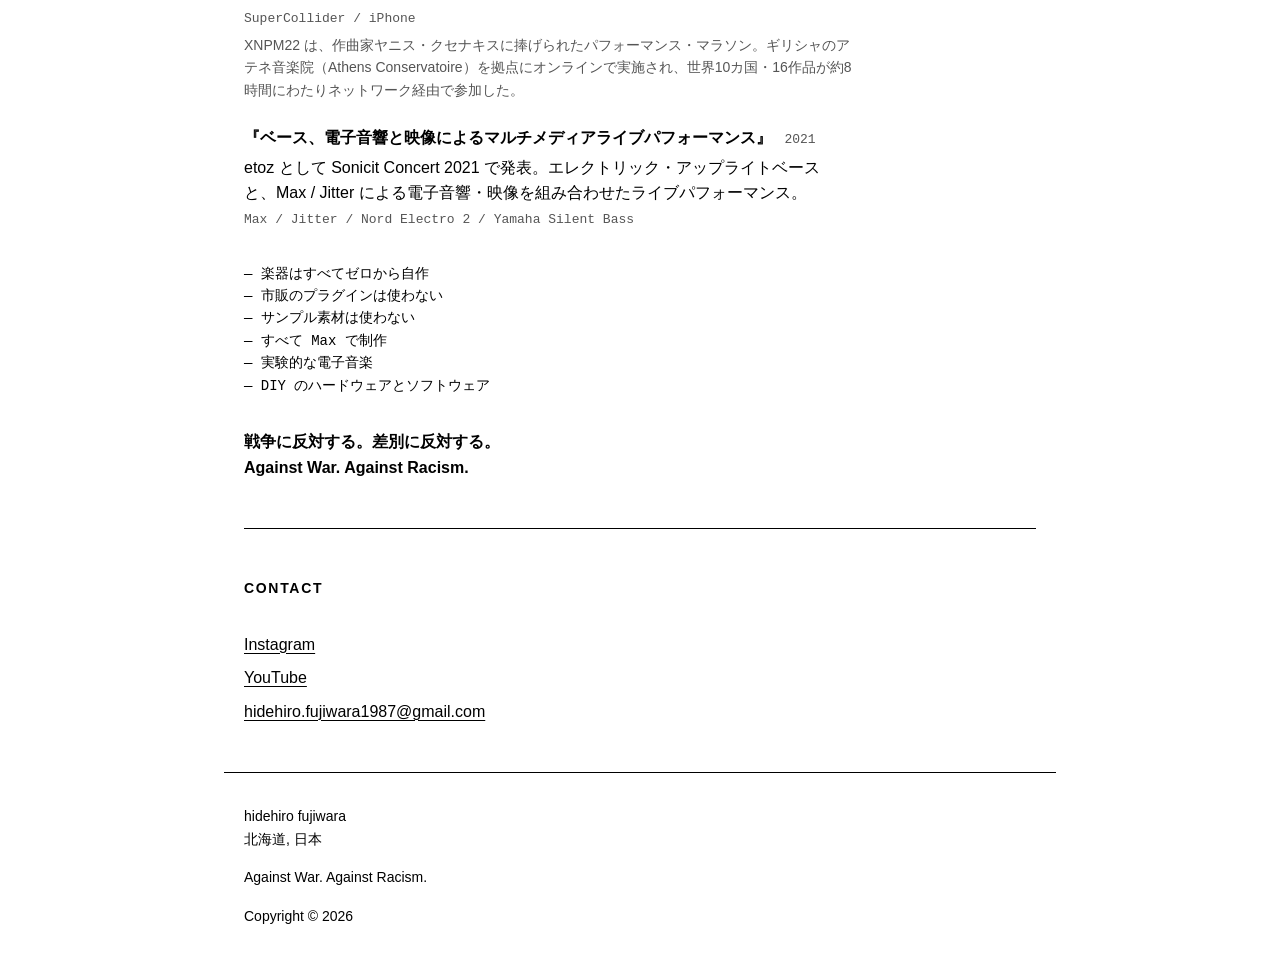
==== commit 2fa5f97b: "Describe Wii Remote Controller in detail Co-Authored-By: Claude Opus 5.5 <noreply@anthropic.com>" ====
--- a/ja/index.html
+++ b/ja/index.html
@@ -122,9 +122,11 @@
         <article class="entry">
           <header class="entry-head">
             <h3>Wii Remote Controller</h3>
-            <span class="year">[YEAR]</span>
-          </header>
-          <p>Wii リモコン、ESP32、Max 8 を組み合わせたワイヤレス・コントローラー。</p>
+            <span class="year">2026</span>
+          </header>
+          <p>M1 Mac では Wii リモコンの Bluetooth を直接認識できないため、ESP32 を中継して Wii リモコンのセンサーデータを Max に送るシステム。</p>
+          <p>ESP32 が Wii リモコンと Bluetooth で接続し、ボタン・3 軸加速度センサー・ヌンチャク（スティック・加速度・C / Z ボタン）の値を USB シリアルで Max に送信。Max 側の JavaScript で解析して、21 系統の値として取り出せます。</p>
+          <p>リモコンを振る・傾ける動きやボタン操作で演奏をコントロールでき、HIDE ACID HA-01 ではボイスの選択などに使っています。</p>
           <p class="tech">Max 8 / ESP32 / Wii Remote</p>
         </article>
 
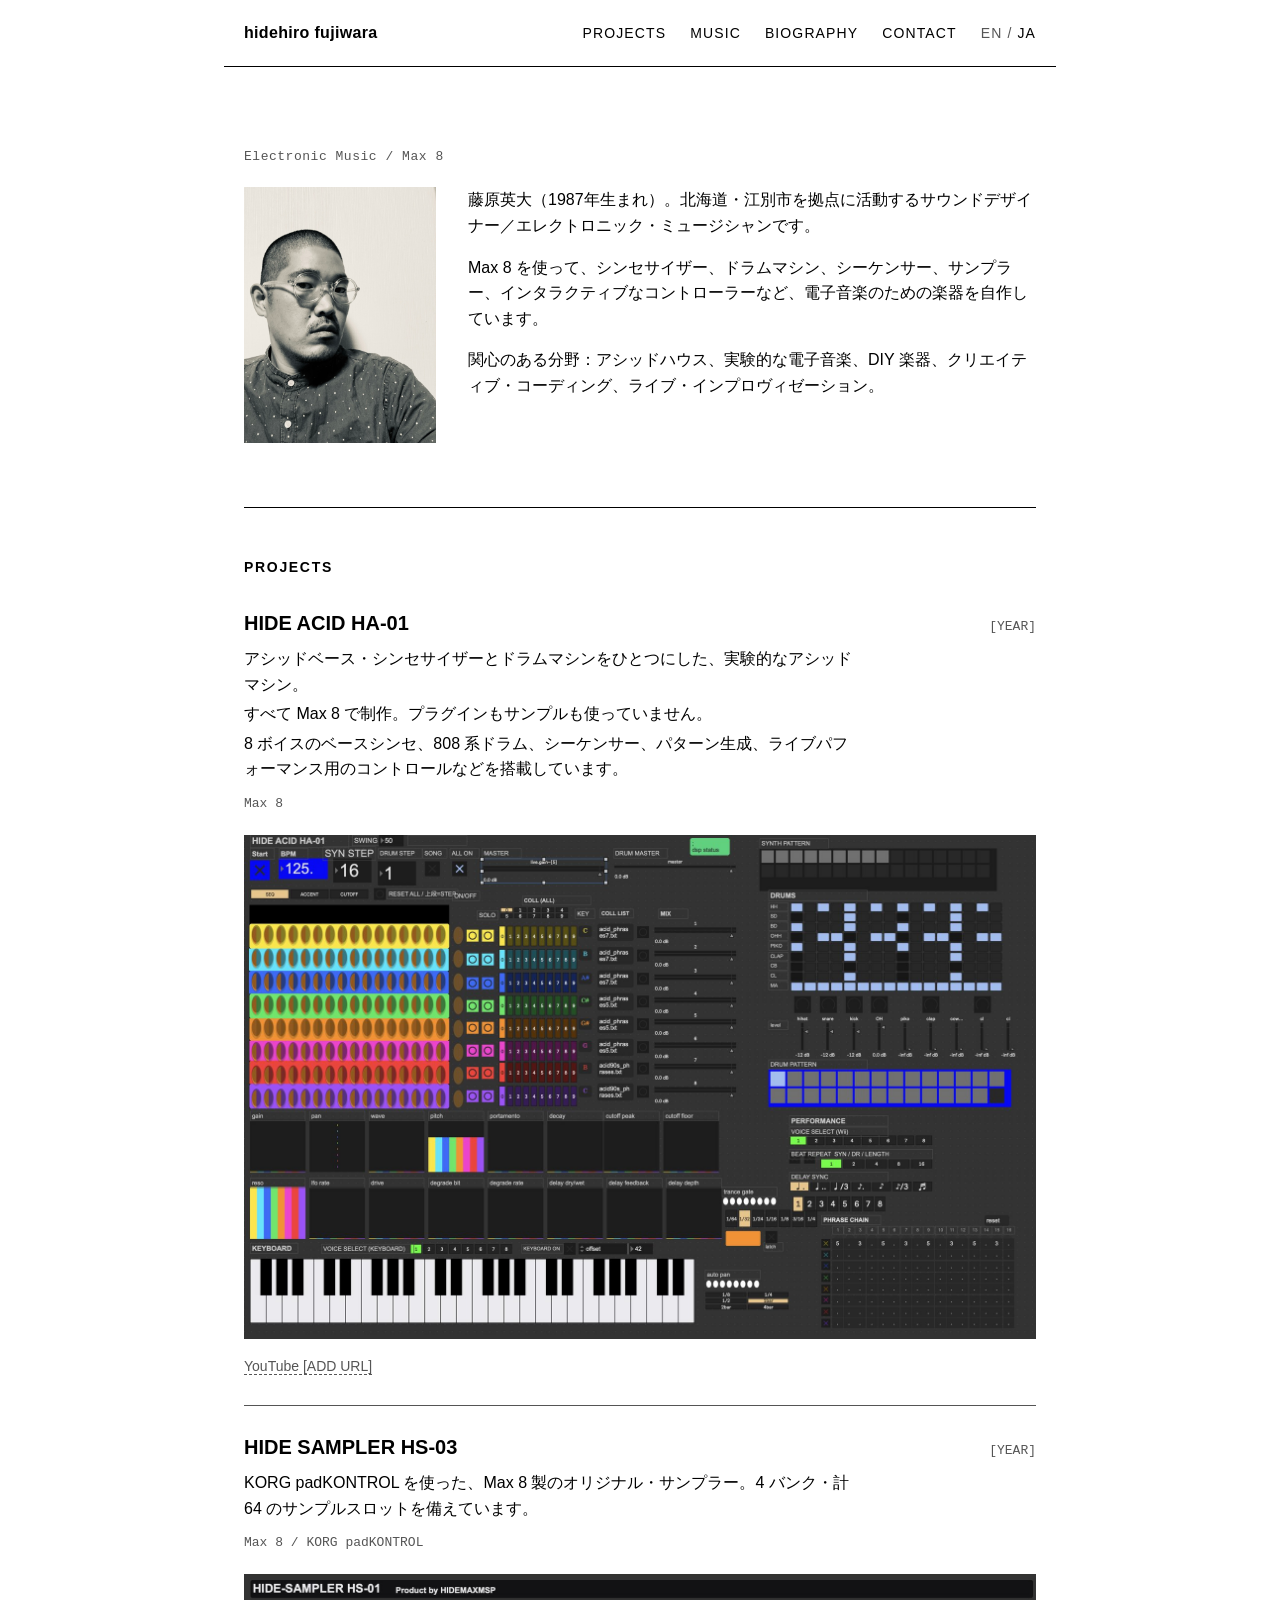
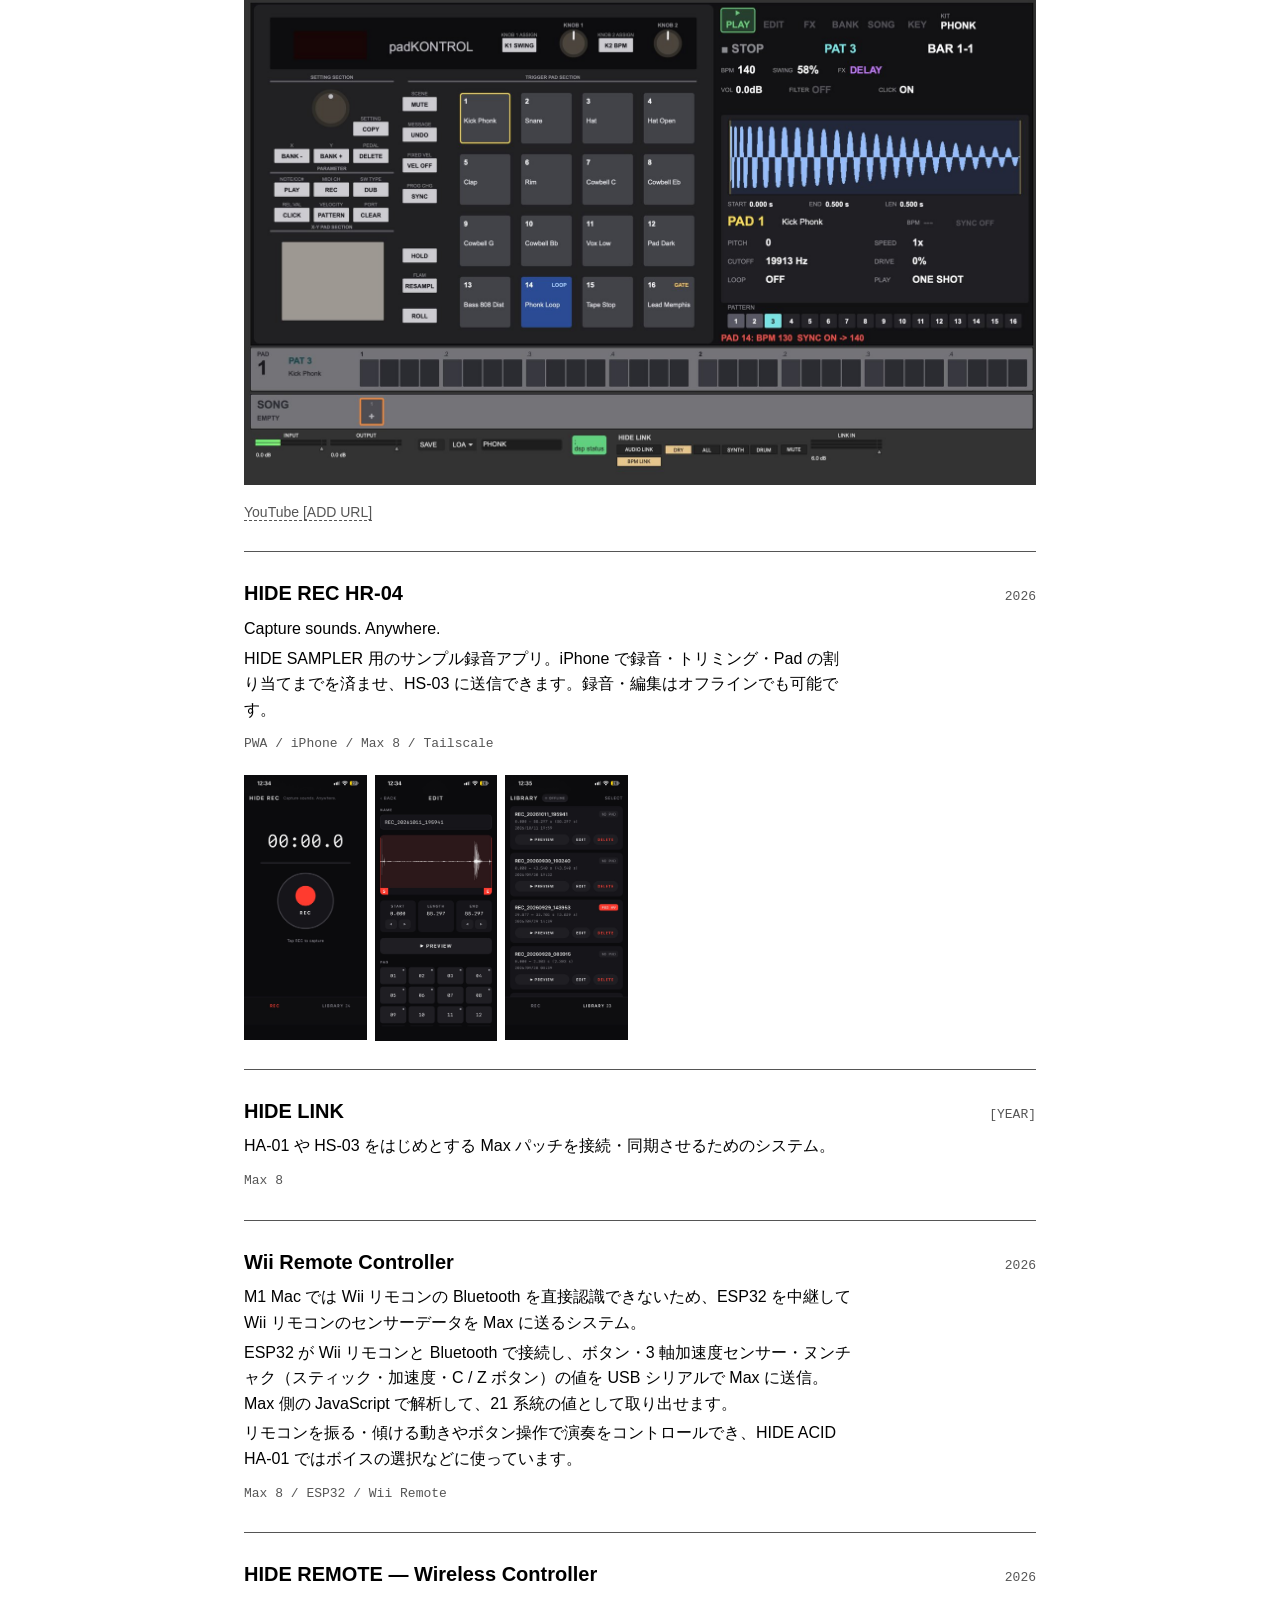
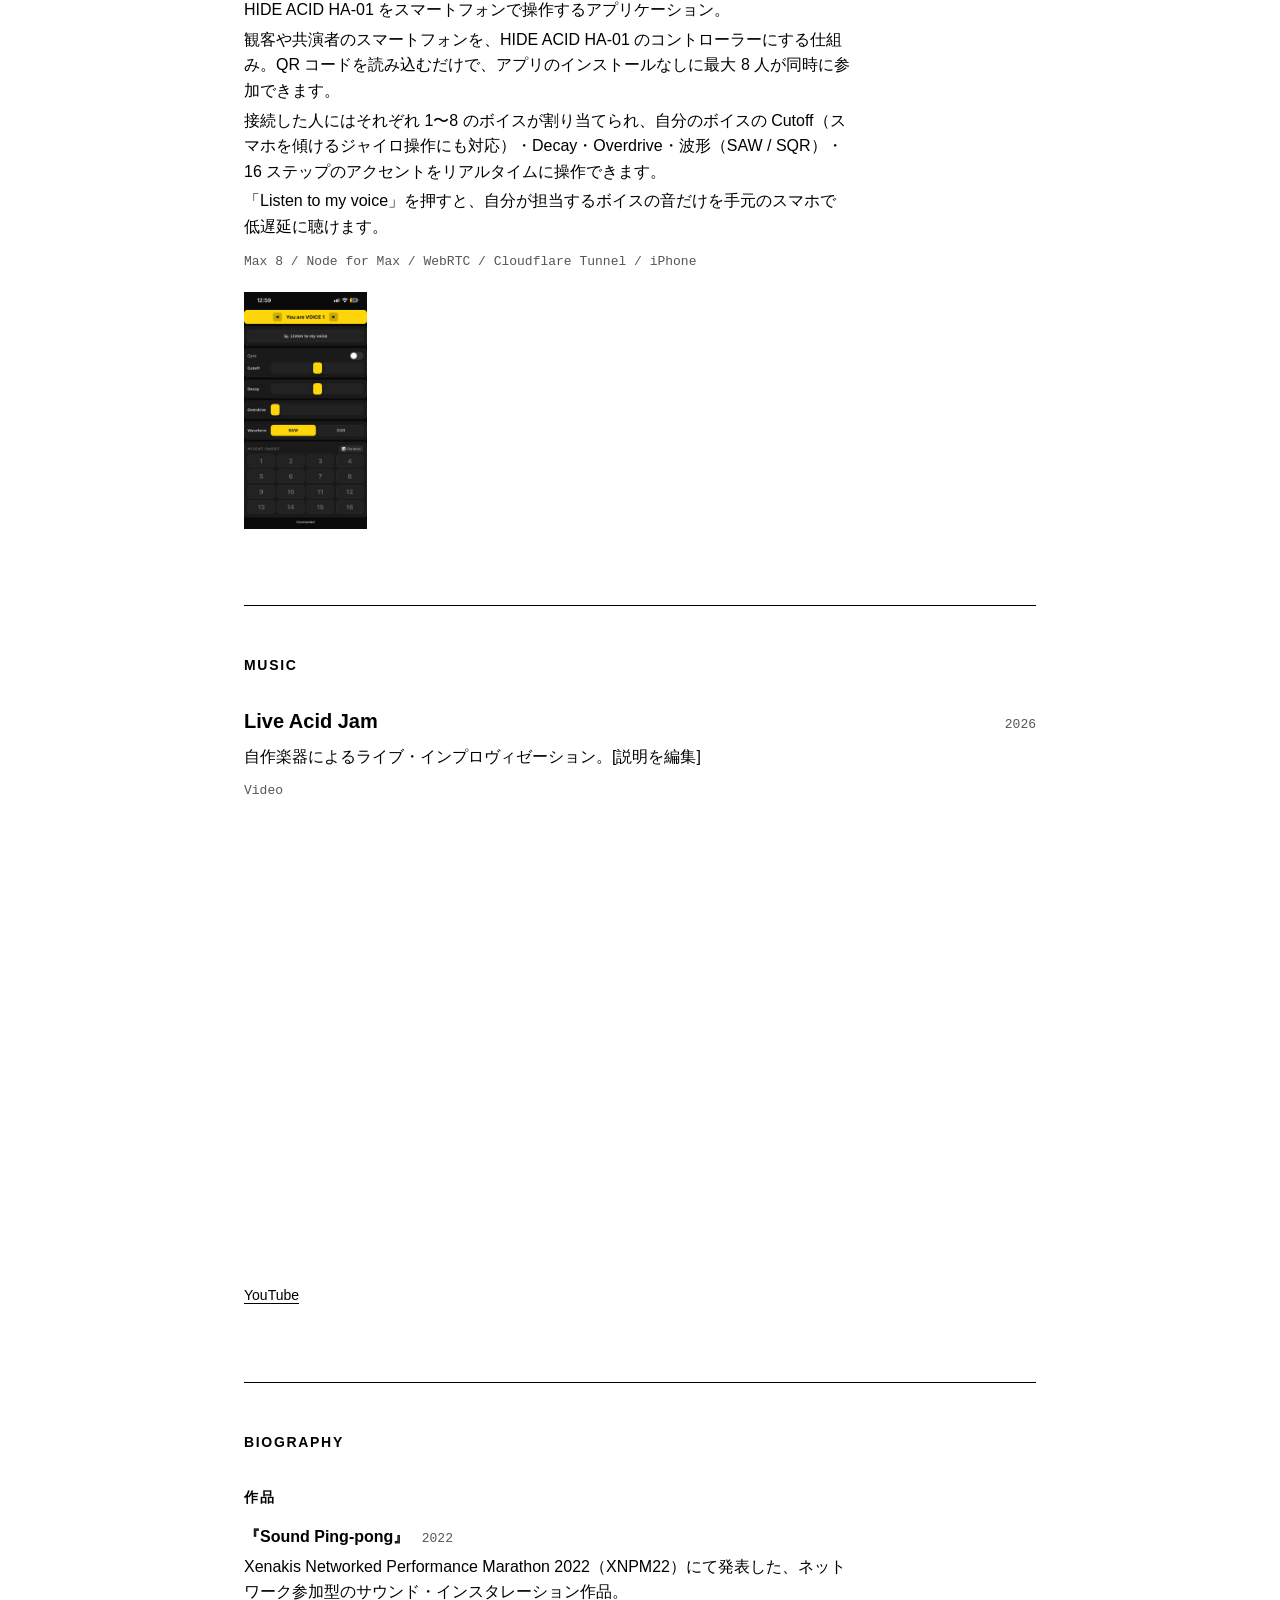
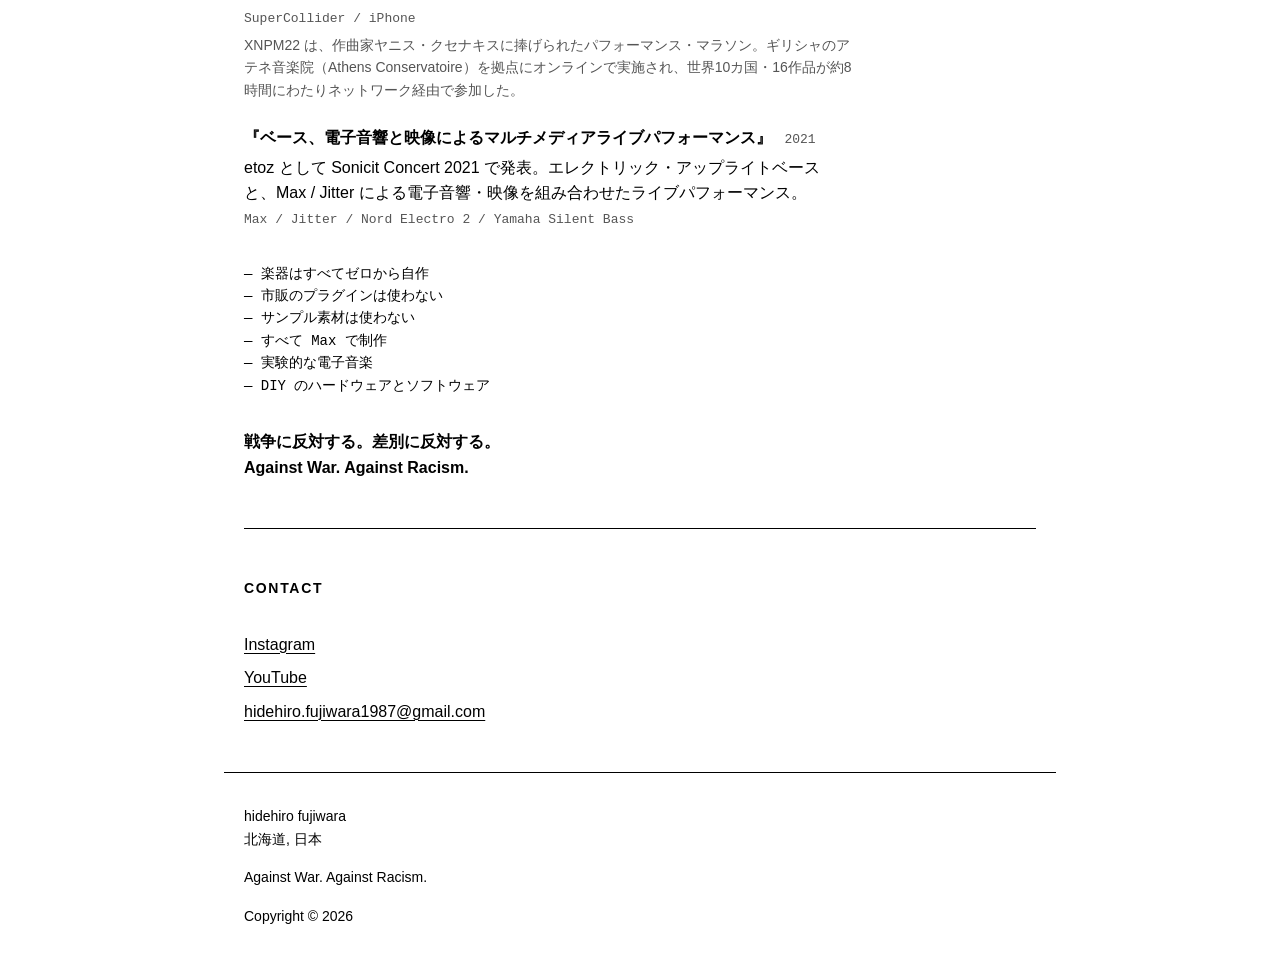
==== commit 78650a94: "Update HIDE LINK description Co-Authored-By: Claude Opus 5.5 <noreply@anthropic.com>" ====
--- a/ja/index.html
+++ b/ja/index.html
@@ -115,7 +115,7 @@
             <h3>HIDE LINK</h3>
             <span class="year">[YEAR]</span>
           </header>
-          <p>自作の楽器やソフトウェア同士を接続・同期させるためのシステム。</p>
+          <p>HA-01 や HS-03 をはじめとする Max パッチを接続・同期させるためのシステム。</p>
           <p class="tech">Max 8</p>
         </article>
 
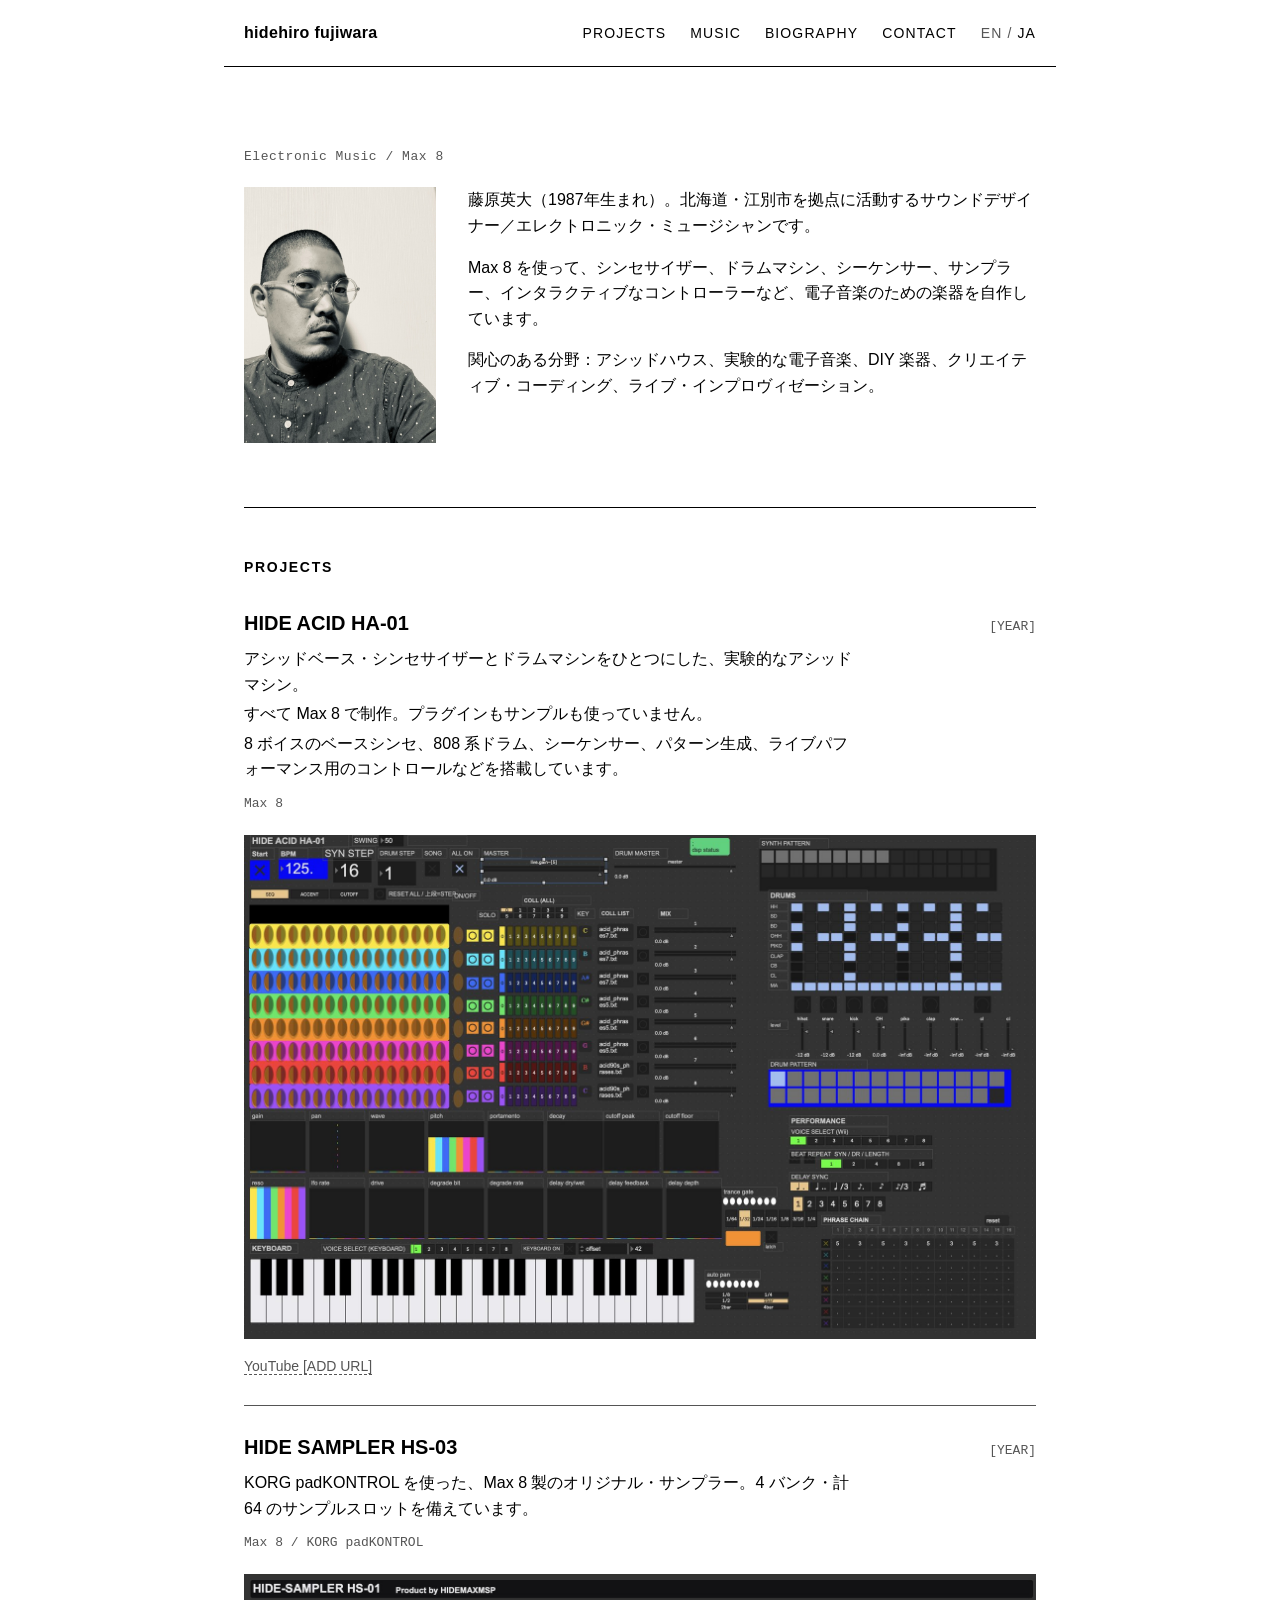
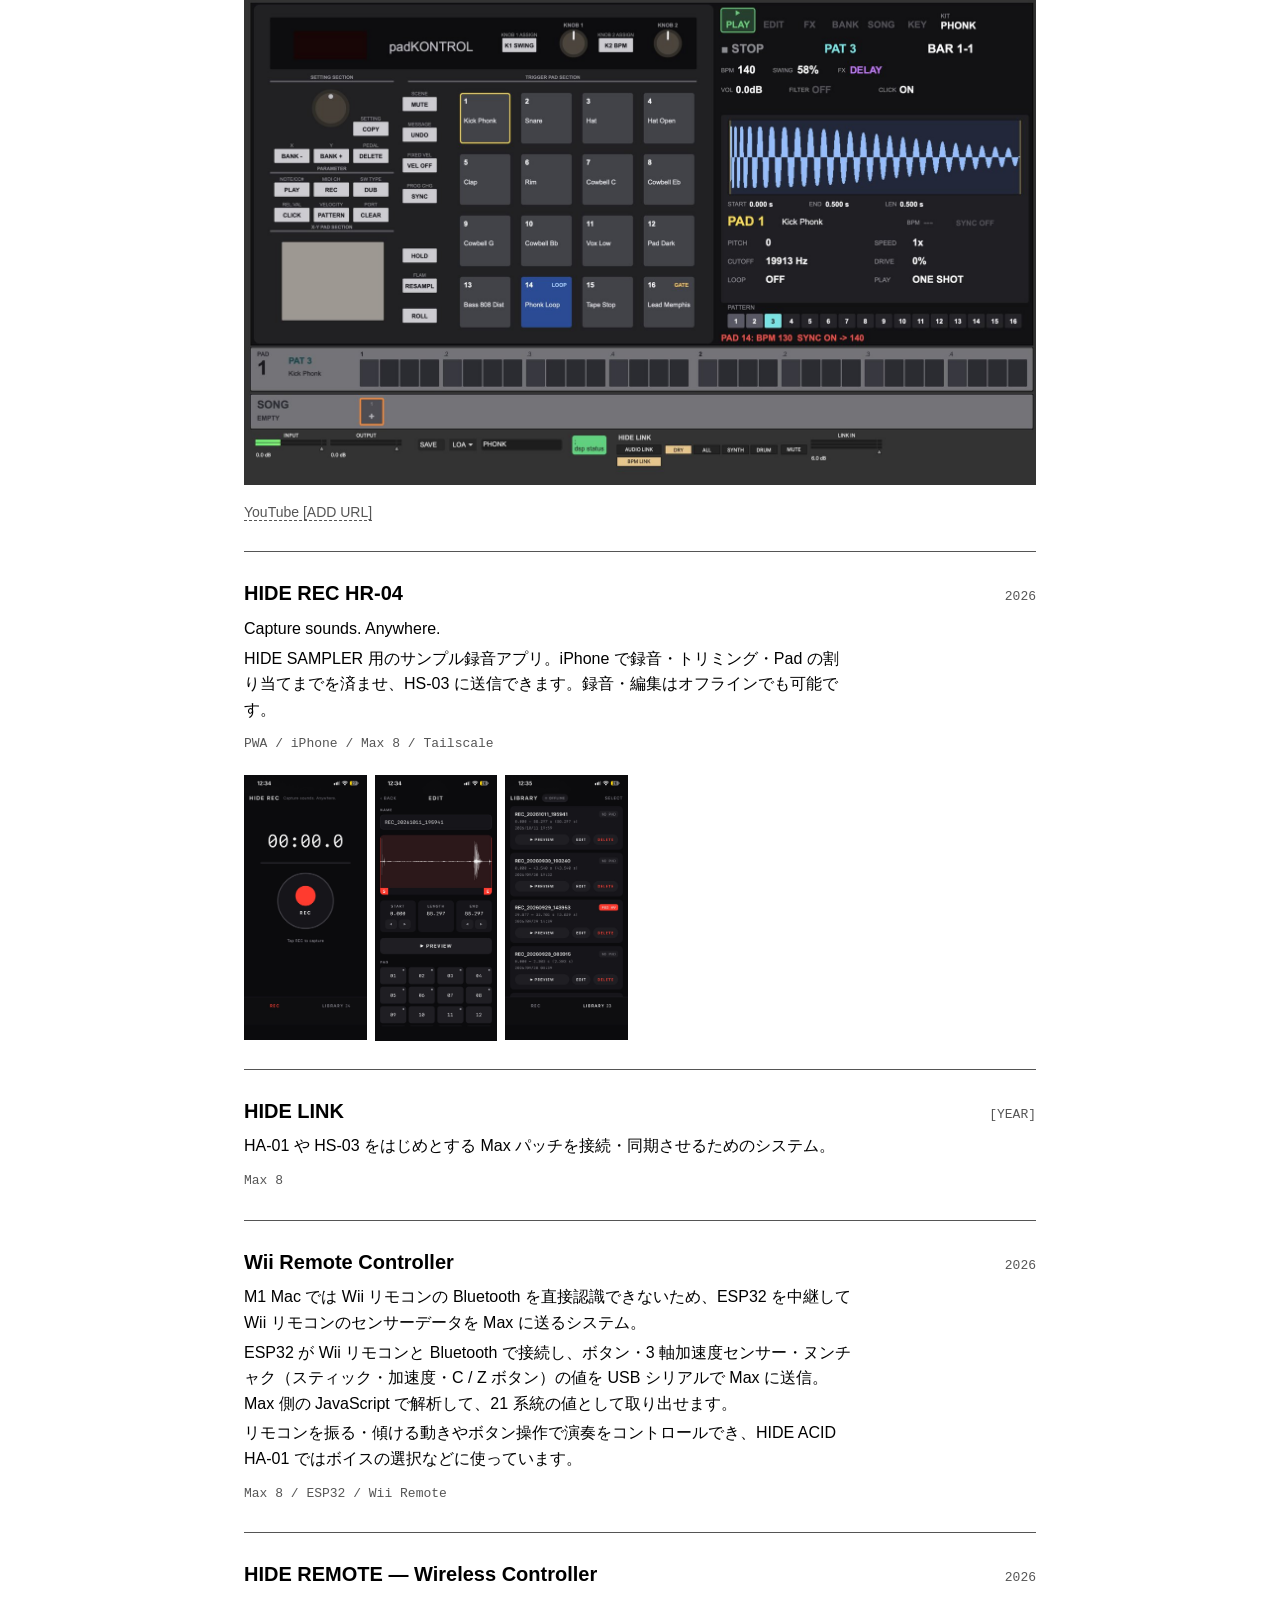
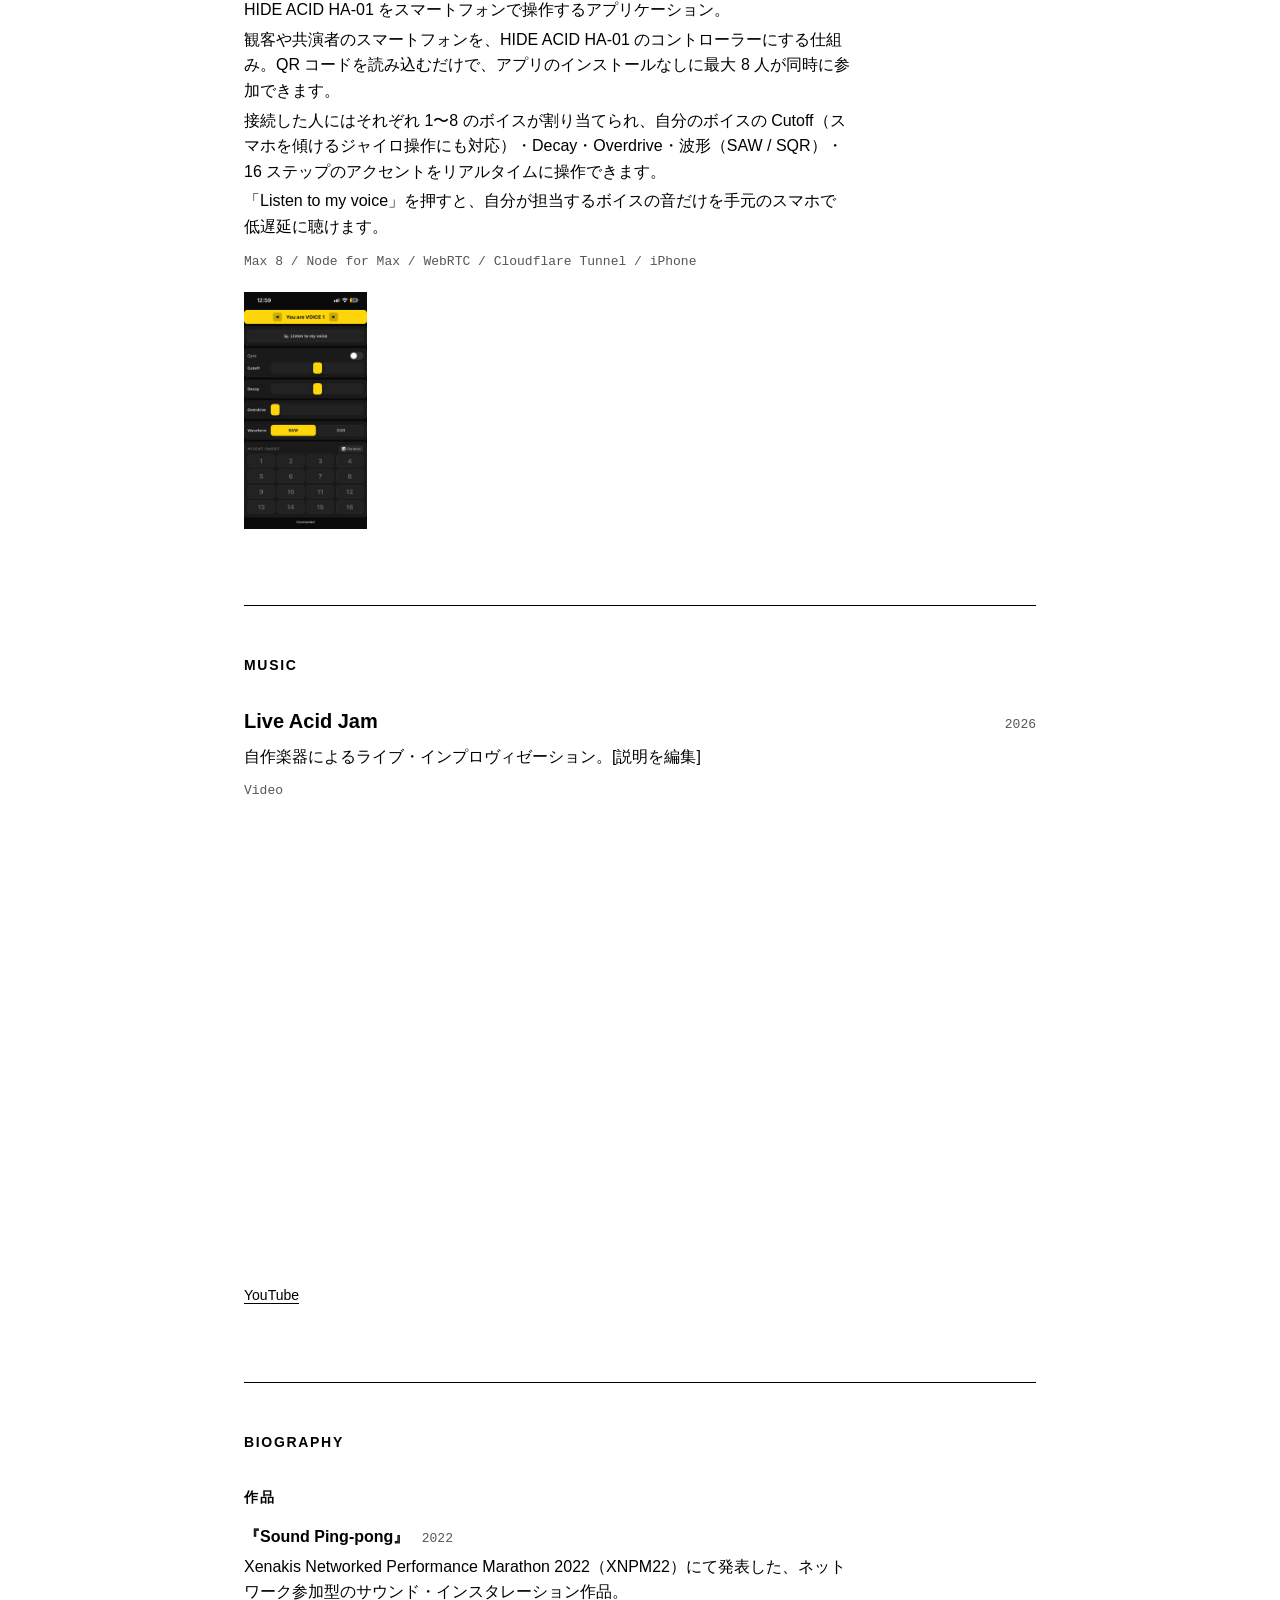
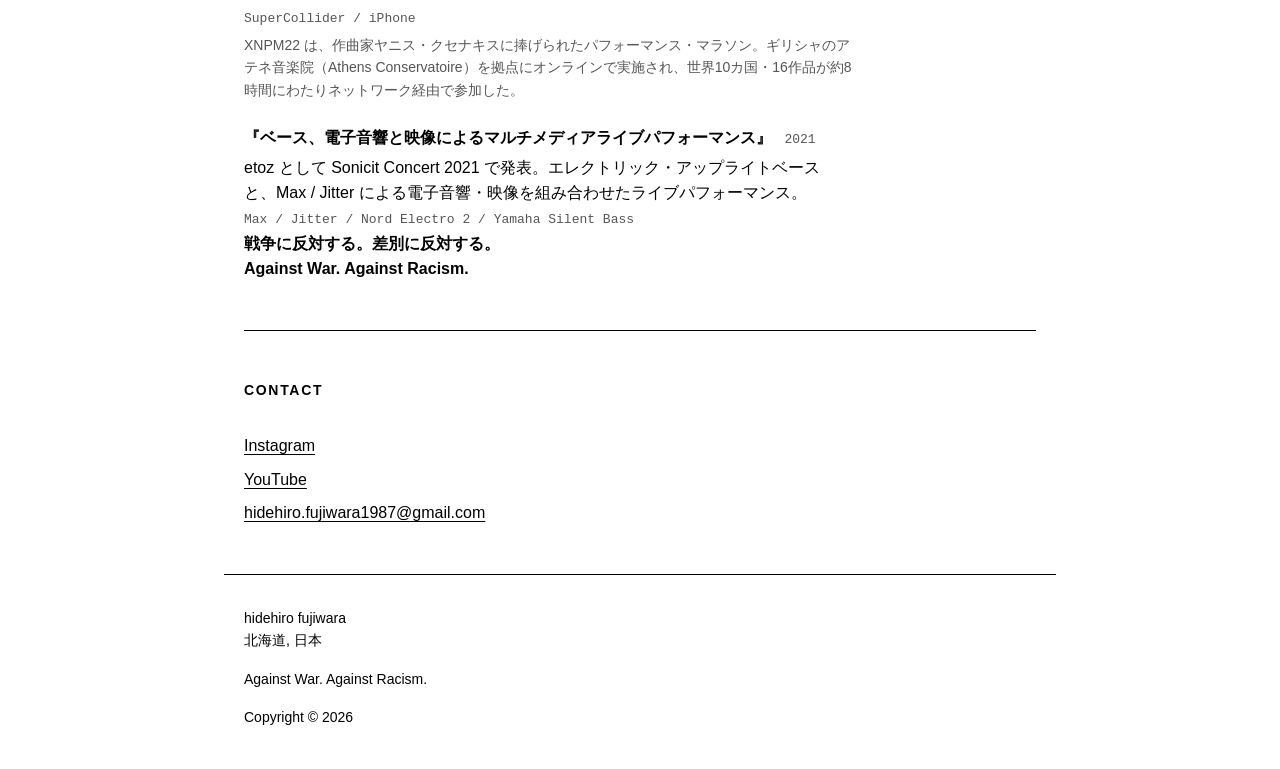
==== commit 258d4b81: "Remove principles list from BIOGRAPHY Co-Authored-By: Claude Opus 5.5 <noreply@anthropic.com>" ====
--- a/ja/index.html
+++ b/ja/index.html
@@ -201,15 +201,6 @@
           <p class="tech">Max / Jitter / Nord Electro 2 / Yamaha Silent Bass</p>
         </div>
 
-        <ul class="principles">
-          <li>楽器はすべてゼロから自作</li>
-          <li>市販のプラグインは使わない</li>
-          <li>サンプル素材は使わない</li>
-          <li>すべて Max で制作</li>
-          <li>実験的な電子音楽</li>
-          <li>DIY のハードウェアとソフトウェア</li>
-        </ul>
-
         <p class="statement">戦争に反対する。差別に反対する。<br><span lang="en">Against War. Against Racism.</span></p>
       </div>
     </section>
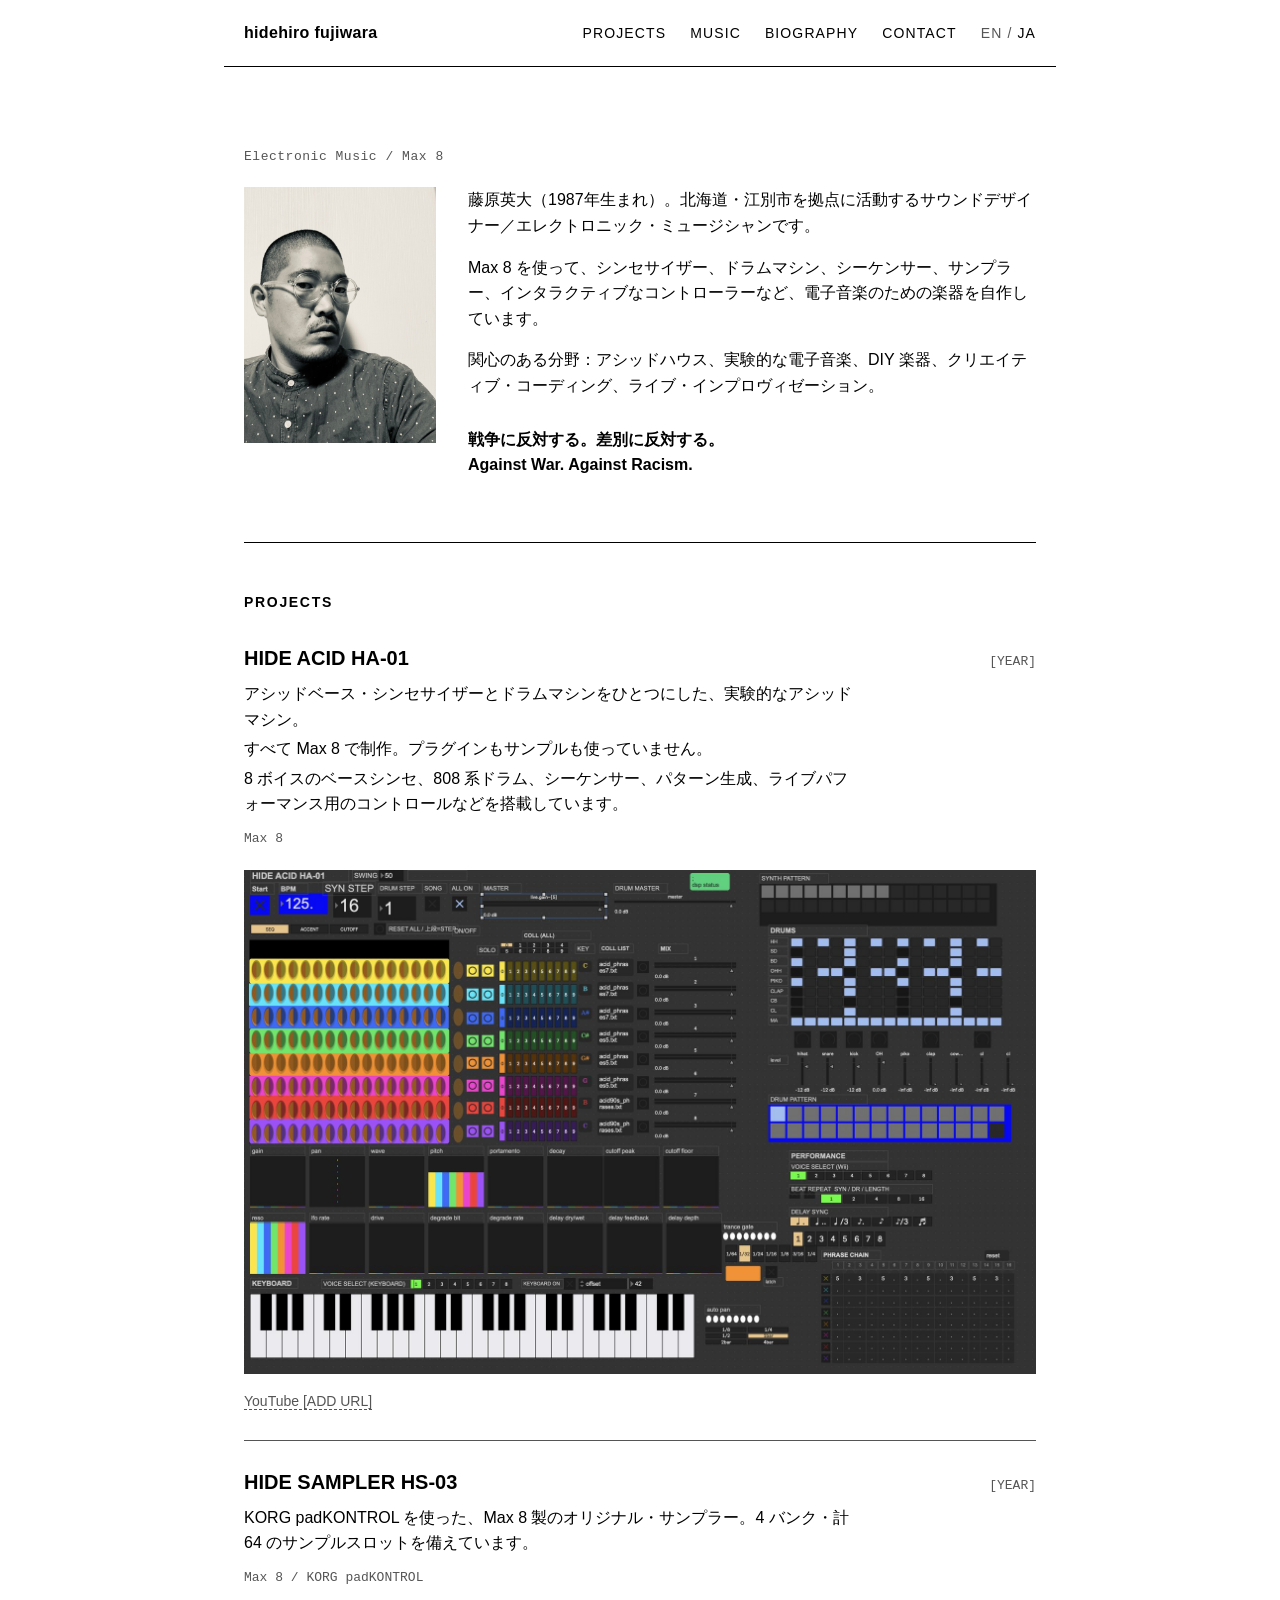
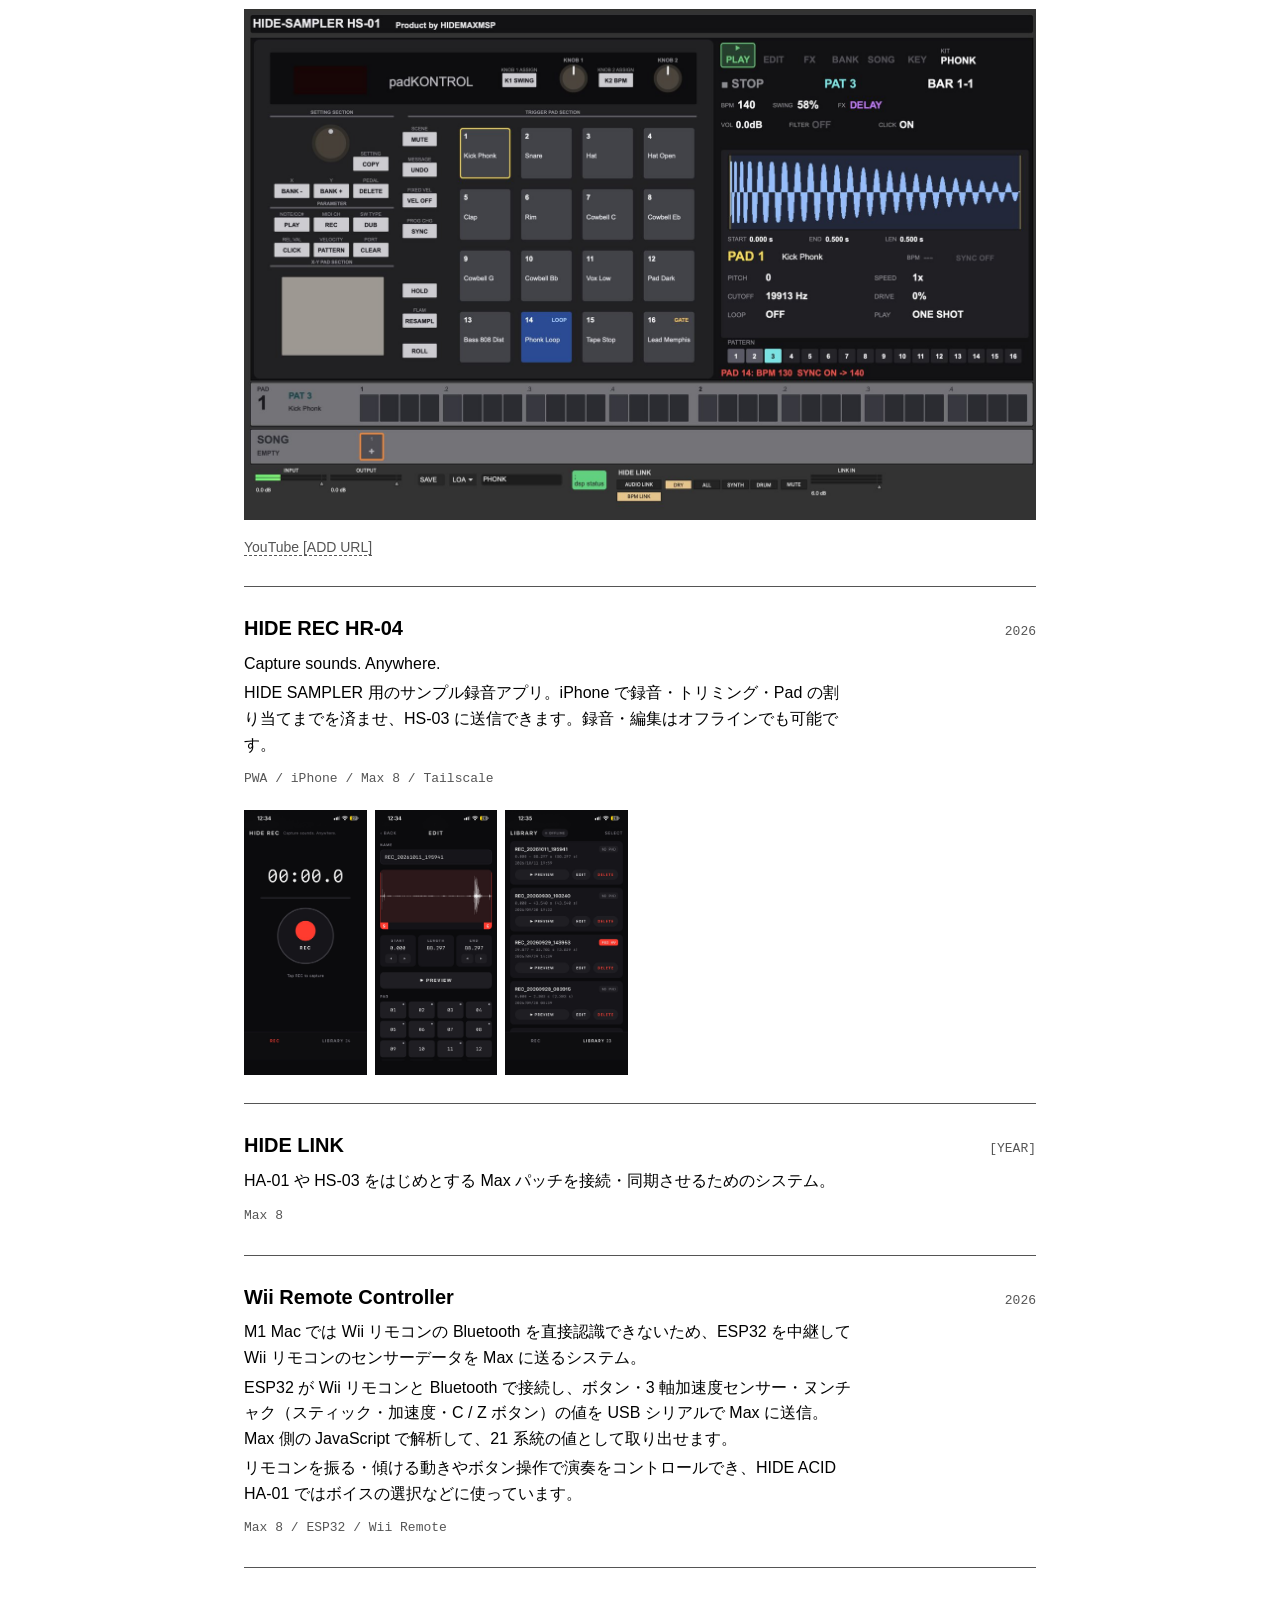
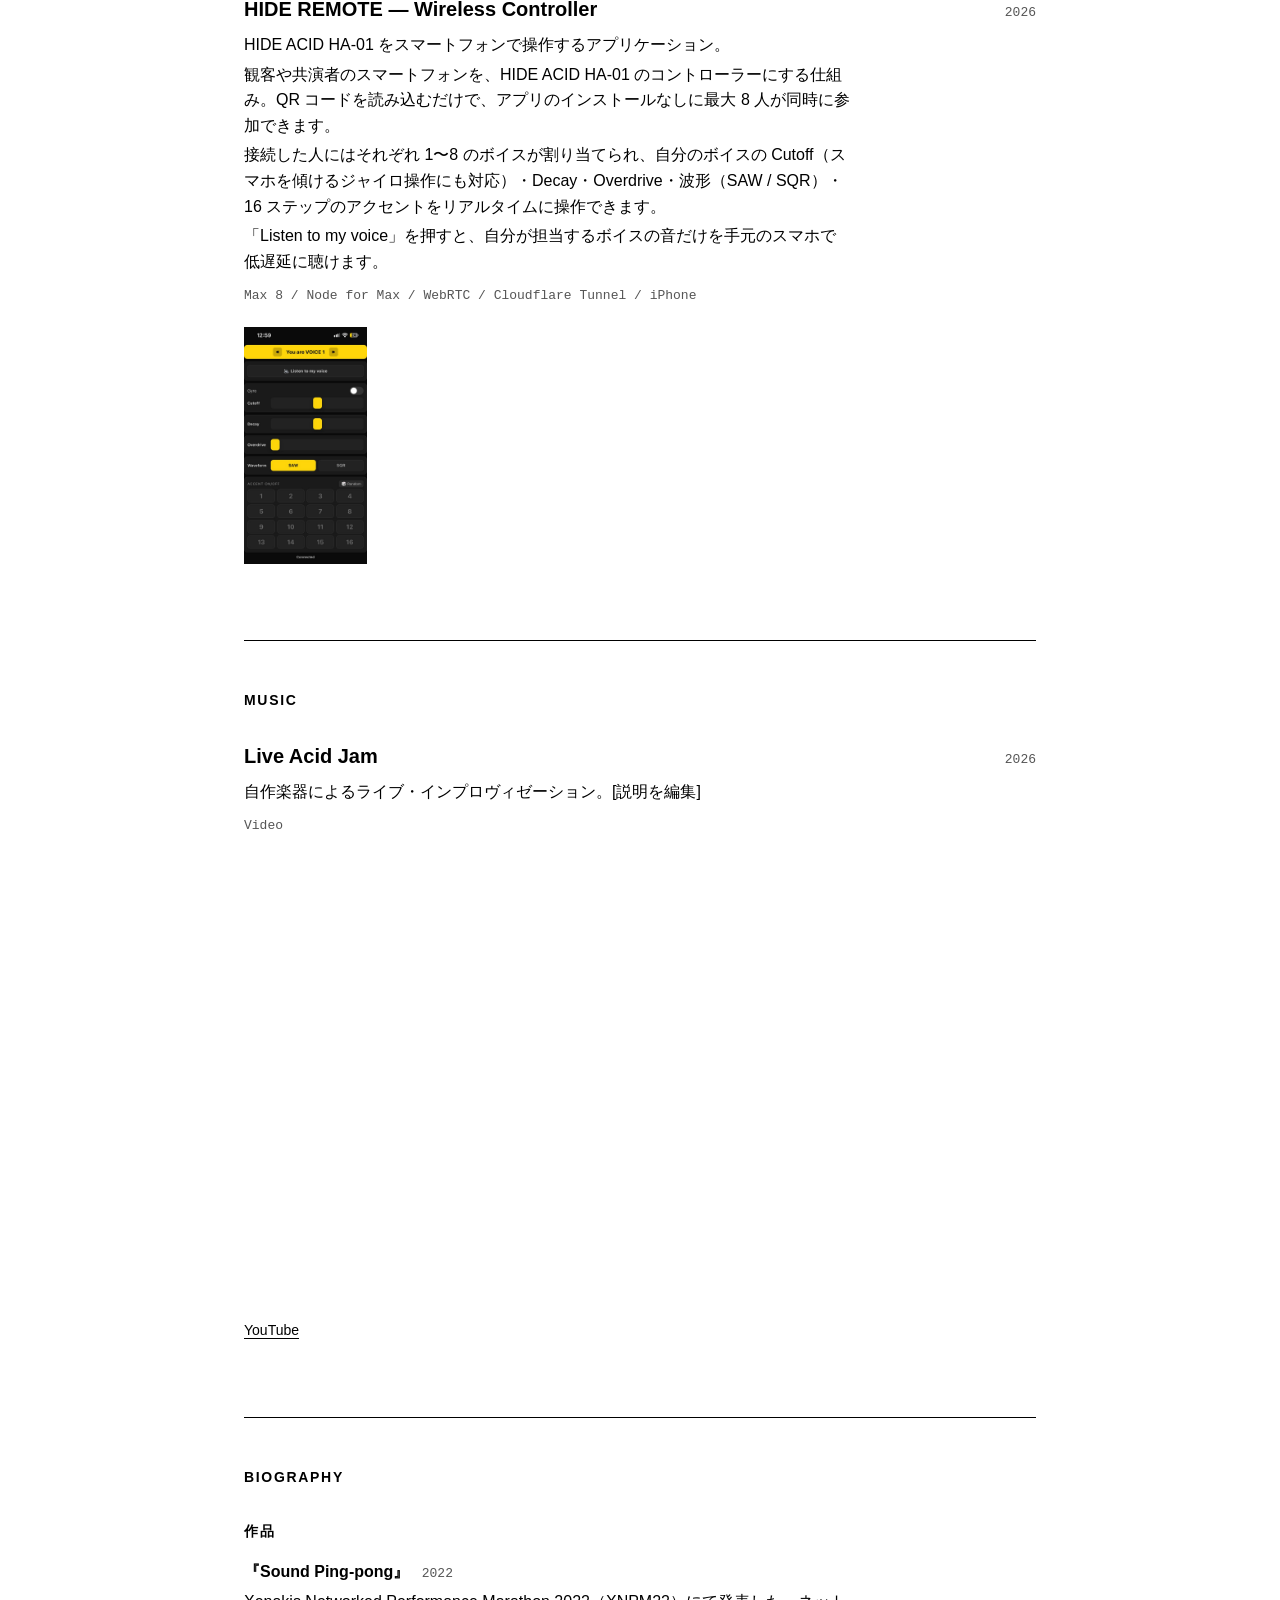
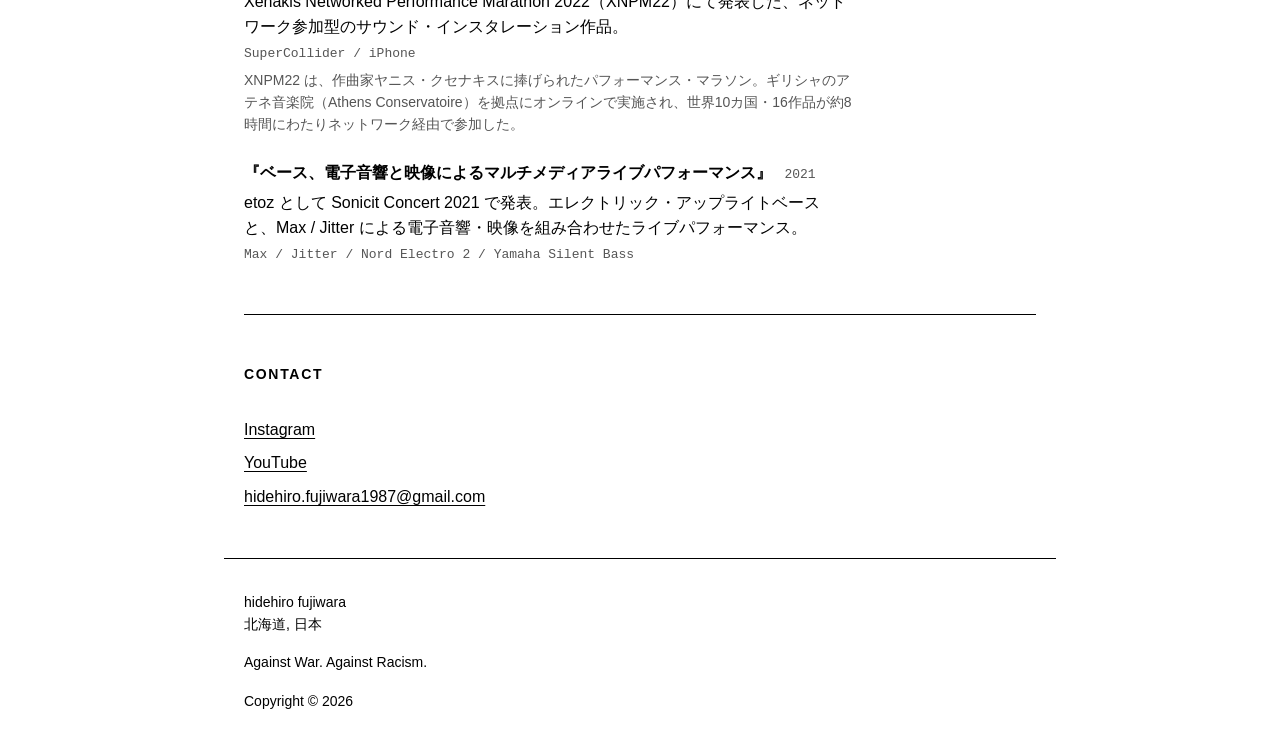
==== commit a903cd2b: "Move statement under the bio at the top Co-Authored-By: Claude Opus 5.5 <noreply@anthropic.com>" ====
--- a/ja/index.html
+++ b/ja/index.html
@@ -45,6 +45,7 @@
           <p>藤原英大（1987年生まれ）。北海道・江別市を拠点に活動するサウンドデザイナー／エレクトロニック・ミュージシャンです。</p>
           <p>Max 8 を使って、シンセサイザー、ドラムマシン、シーケンサー、サンプラー、インタラクティブなコントローラーなど、電子音楽のための楽器を自作しています。</p>
           <p>関心のある分野：アシッドハウス、実験的な電子音楽、DIY 楽器、クリエイティブ・コーディング、ライブ・インプロヴィゼーション。</p>
+          <p class="statement">戦争に反対する。差別に反対する。<br><span lang="en">Against War. Against Racism.</span></p>
         </div>
       </div>
     </section>
@@ -200,8 +201,6 @@
           <p>etoz として Sonicit Concert 2021 で発表。エレクトリック・アップライトベースと、Max / Jitter による電子音響・映像を組み合わせたライブパフォーマンス。</p>
           <p class="tech">Max / Jitter / Nord Electro 2 / Yamaha Silent Bass</p>
         </div>
-
-        <p class="statement">戦争に反対する。差別に反対する。<br><span lang="en">Against War. Against Racism.</span></p>
       </div>
     </section>
 
--- a/style.css
+++ b/style.css
@@ -203,6 +203,10 @@
 
 .intro-text p + p {
   margin-top: 1rem;
+}
+
+.intro-text .statement {
+  margin-top: 1.75rem;
 }
 
 /* Hidden from view, still read by screen readers and search engines */
@@ -481,6 +485,7 @@
 
 .statement {
   font-weight: 700;
+  margin-top: 2.5rem;
 }
 
 /* ---------- Contact ---------- */
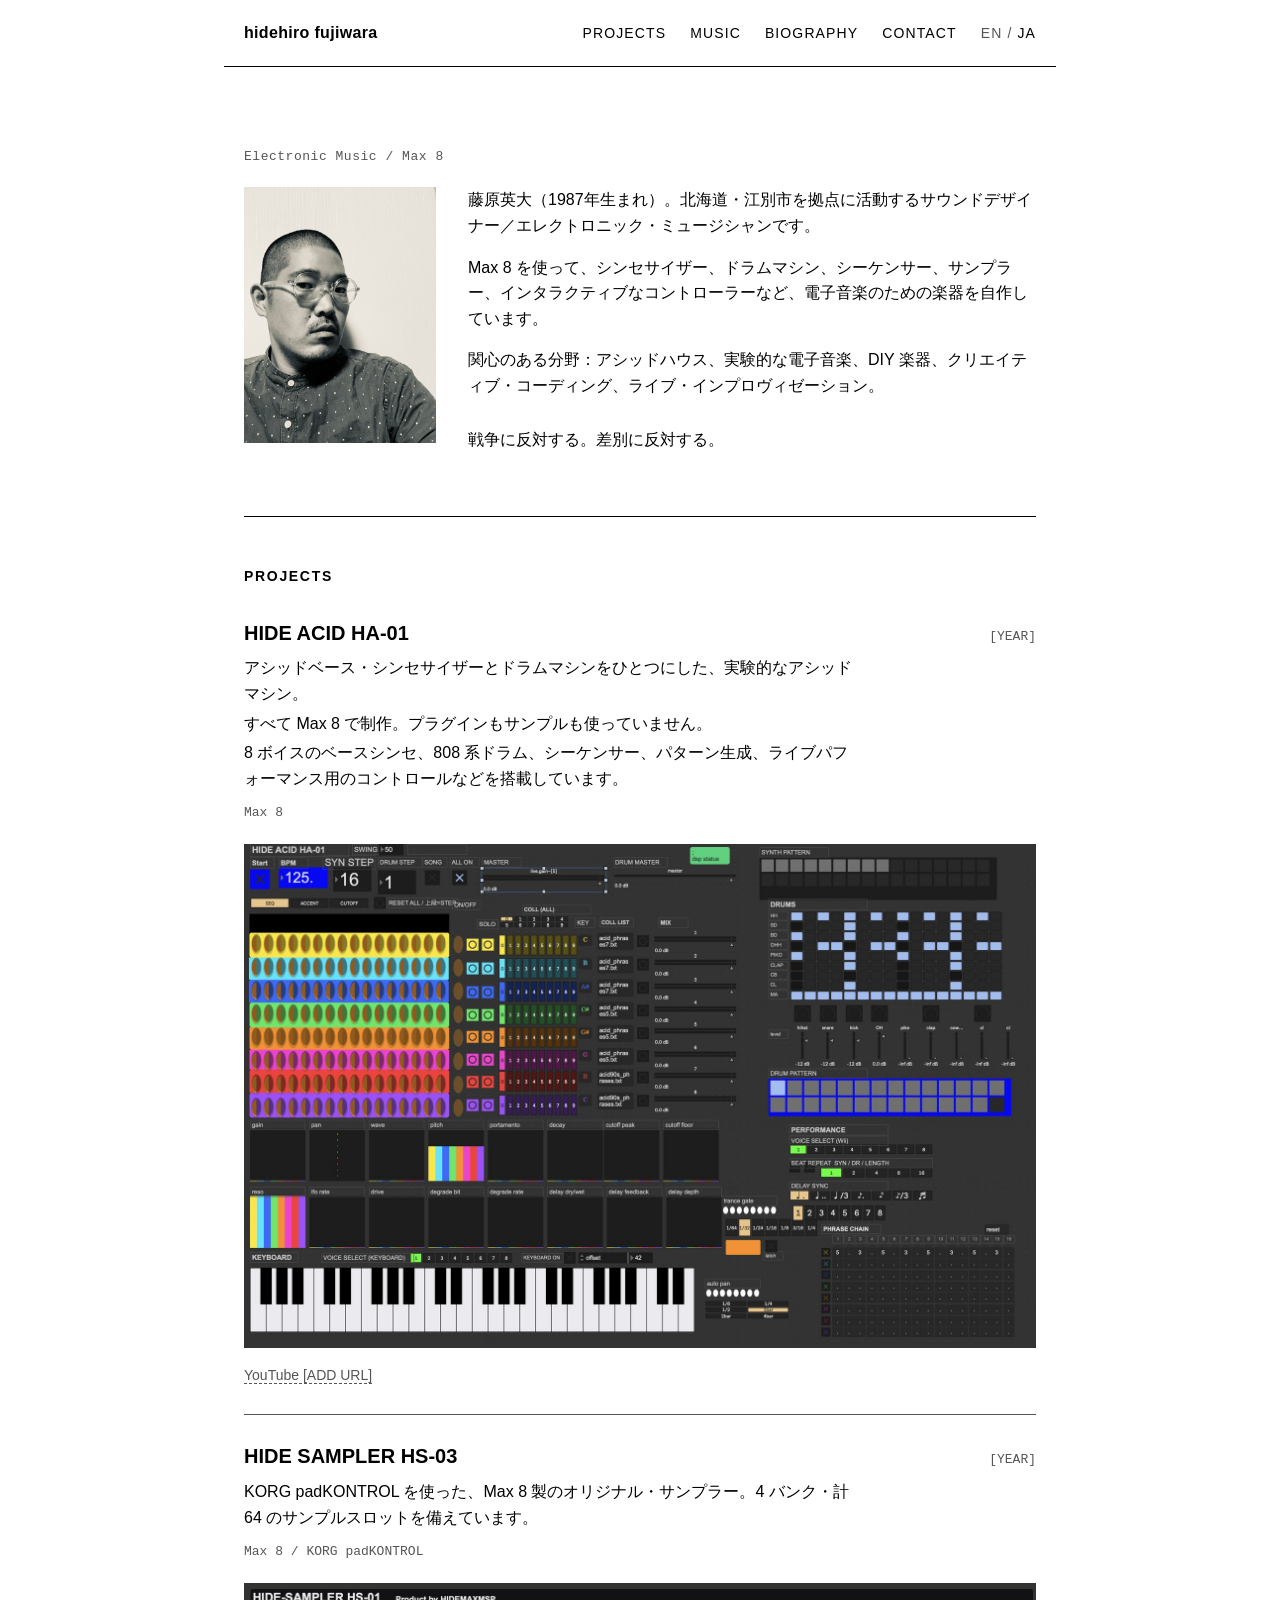
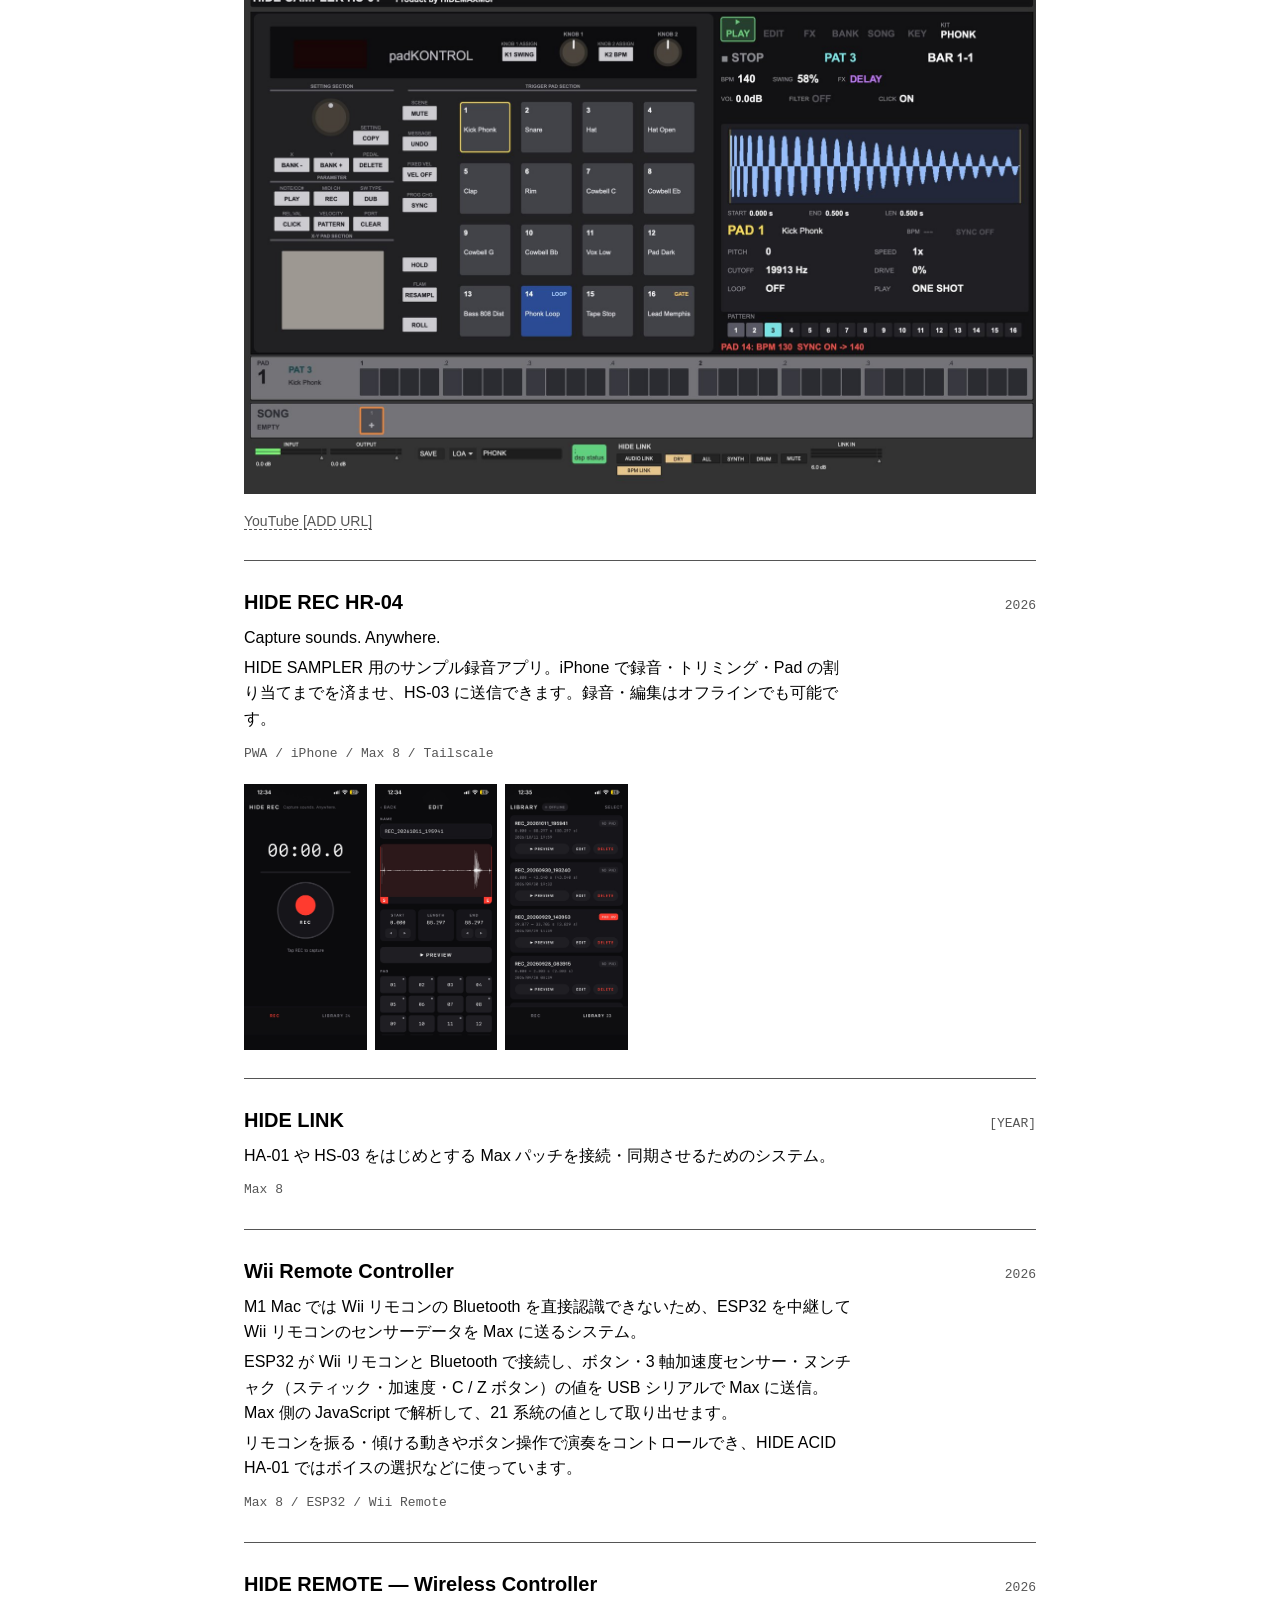
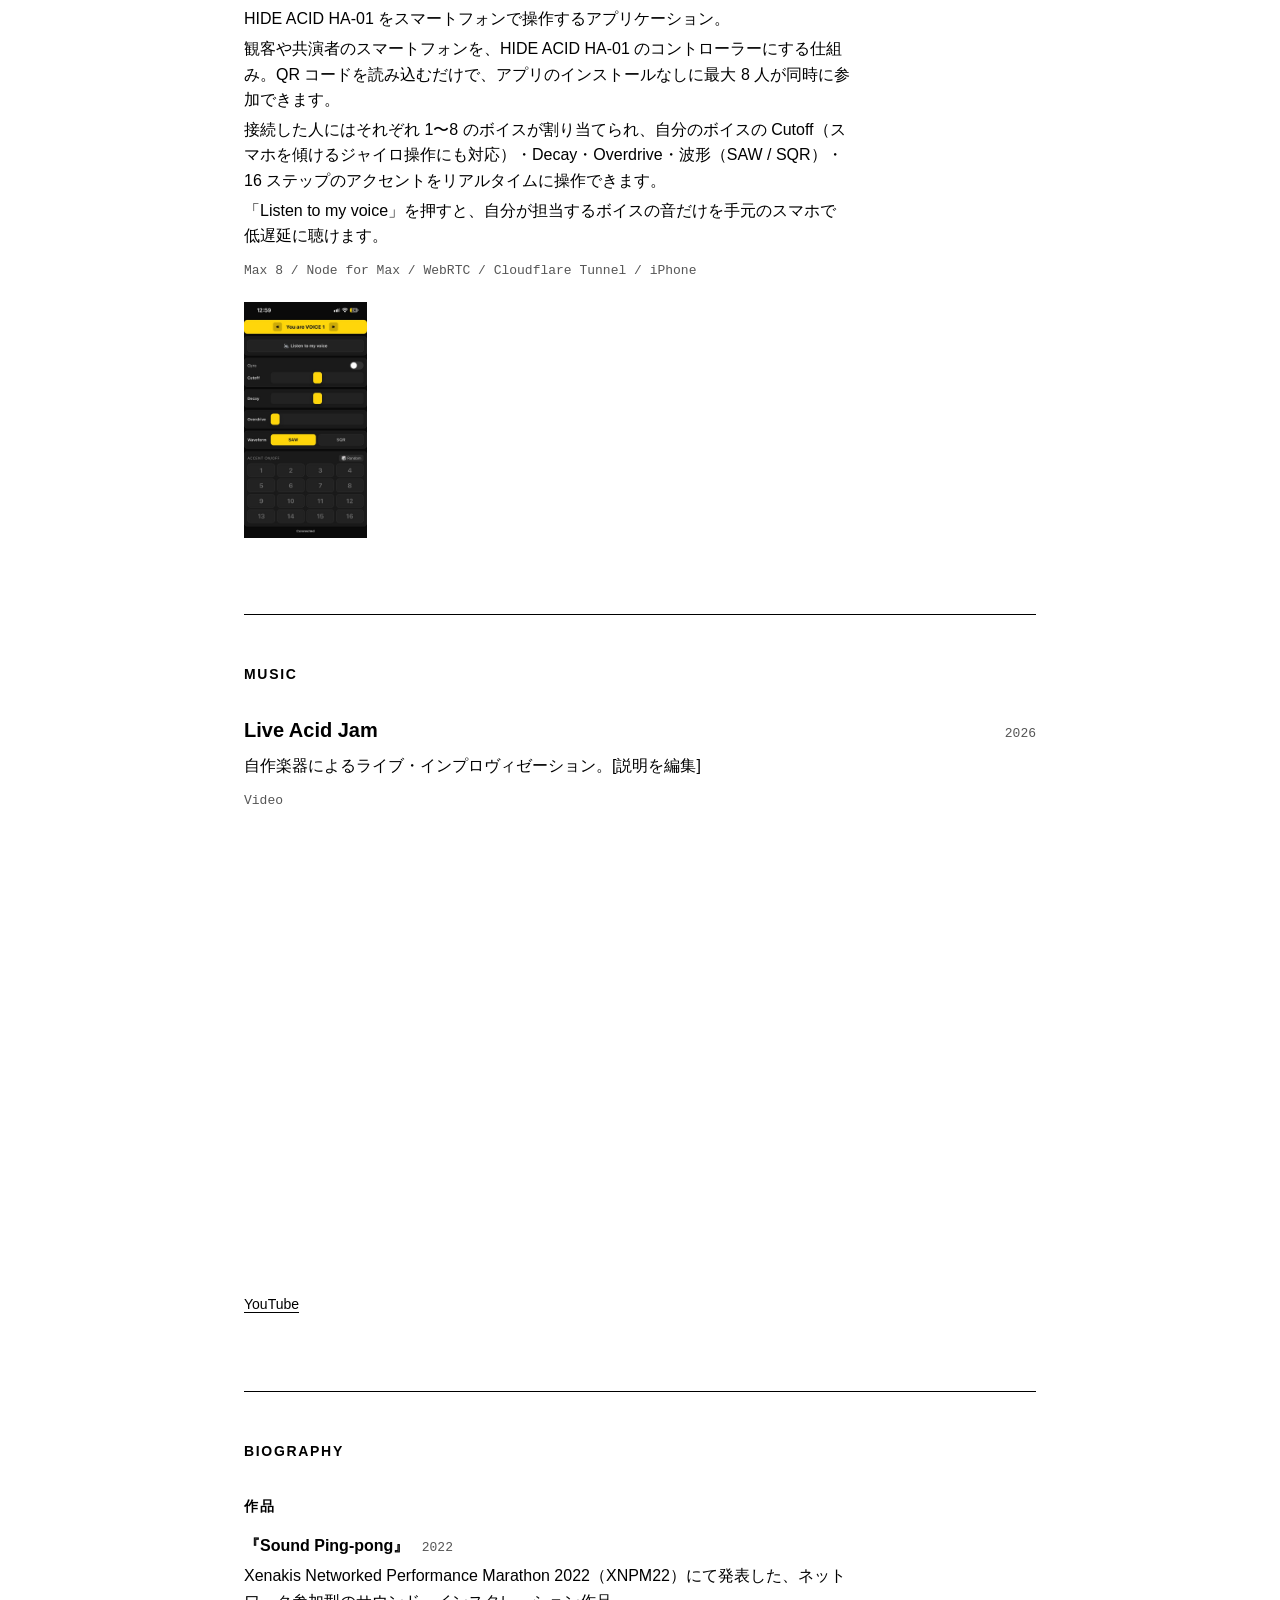
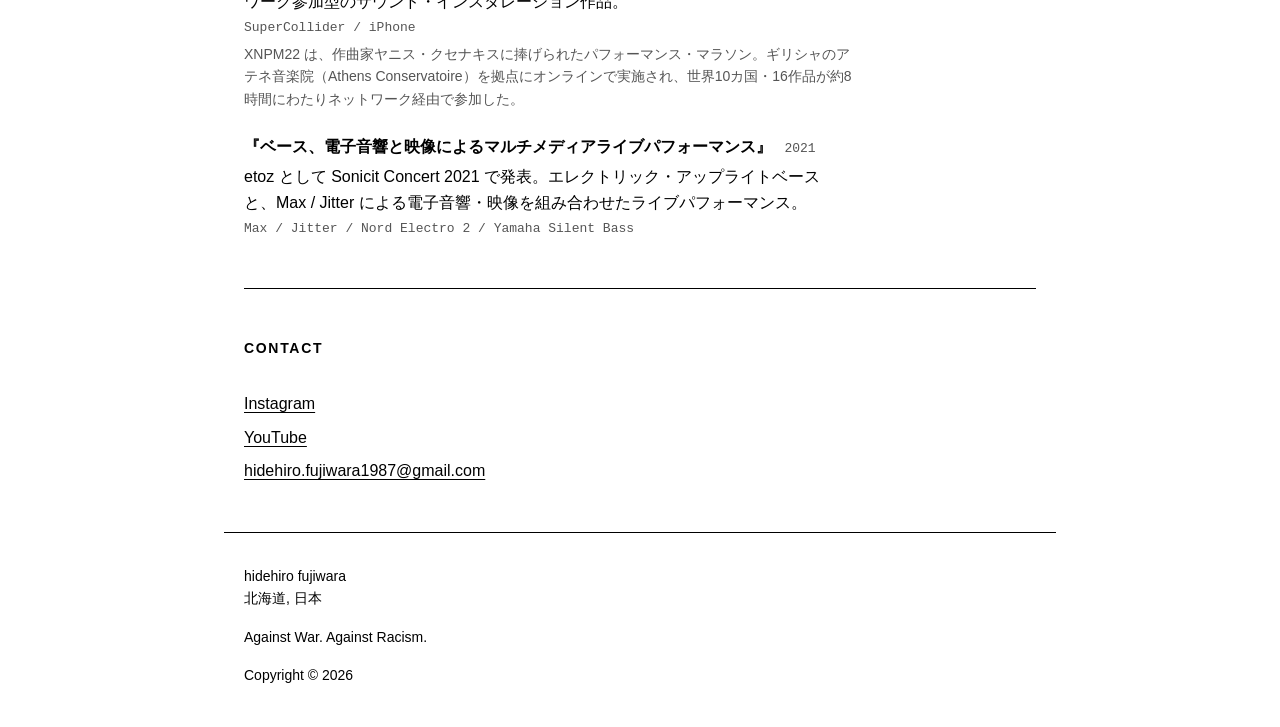
==== commit 585bbc62: "Statement: regular weight, Japanese only on JA page Co-Authored-By: Claude Opus 5.5 <noreply@anthrop" ====
--- a/ja/index.html
+++ b/ja/index.html
@@ -45,7 +45,7 @@
           <p>藤原英大（1987年生まれ）。北海道・江別市を拠点に活動するサウンドデザイナー／エレクトロニック・ミュージシャンです。</p>
           <p>Max 8 を使って、シンセサイザー、ドラムマシン、シーケンサー、サンプラー、インタラクティブなコントローラーなど、電子音楽のための楽器を自作しています。</p>
           <p>関心のある分野：アシッドハウス、実験的な電子音楽、DIY 楽器、クリエイティブ・コーディング、ライブ・インプロヴィゼーション。</p>
-          <p class="statement">戦争に反対する。差別に反対する。<br><span lang="en">Against War. Against Racism.</span></p>
+          <p class="statement">戦争に反対する。差別に反対する。</p>
         </div>
       </div>
     </section>
--- a/style.css
+++ b/style.css
@@ -484,7 +484,6 @@
 }
 
 .statement {
-  font-weight: 700;
   margin-top: 2.5rem;
 }
 
